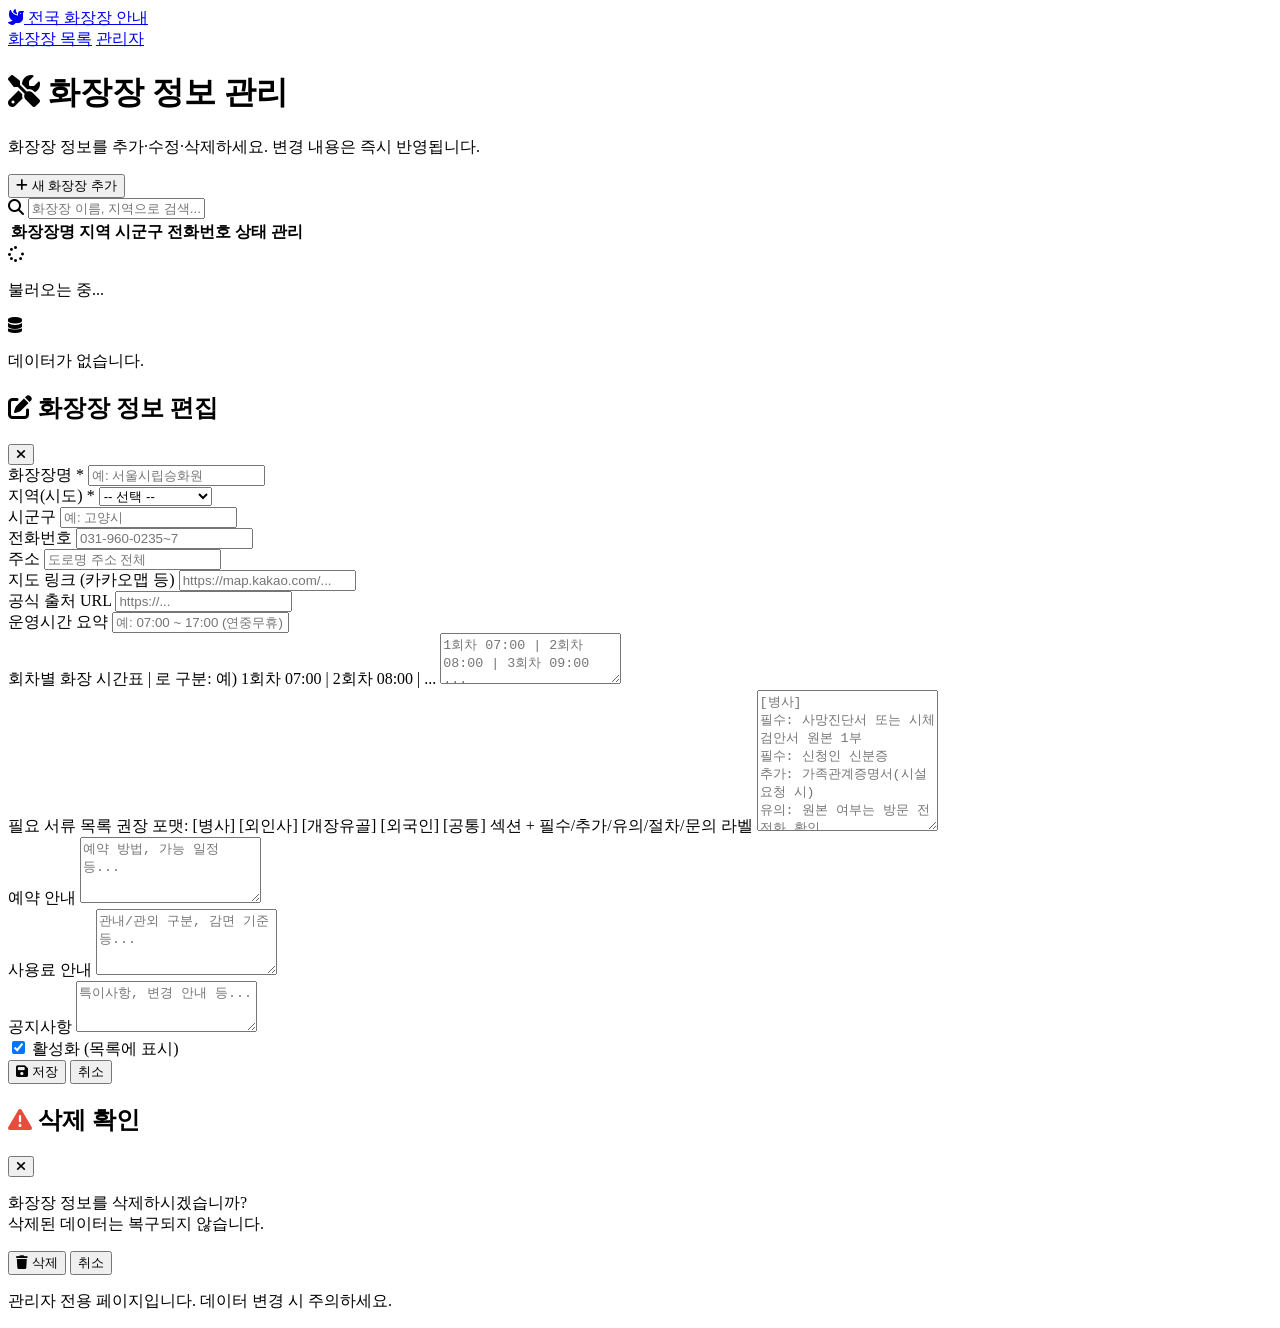
==== admin.html @ e373f83f "Add files via upload" ====
<!DOCTYPE html>
<html lang="ko">
<head>
  <meta charset="UTF-8" />
  <meta name="viewport" content="width=device-width, initial-scale=1.0" />
  <title>관리자 페이지 – 전국 화장장 안내</title>
  <link rel="stylesheet" href="css/style.css" />
  <link rel="stylesheet" href="https://cdn.jsdelivr.net/npm/@fortawesome/fontawesome-free@6.4.0/css/all.min.css" />
  <link href="https://fonts.googleapis.com/css2?family=Noto+Sans+KR:wght@300;400;500;700&display=swap" rel="stylesheet" />
</head>
<body class="admin-body">

<!-- ===== HEADER ===== -->
<header class="site-header">
  <div class="header-inner">
    <a href="index.html" class="site-logo">
      <i class="fa-solid fa-dove"></i>
      <span>전국 화장장 안내</span>
    </a>
    <nav class="header-nav">
      <a href="index.html" class="nav-link">화장장 목록</a>
      <a href="admin.html" class="nav-link active">관리자</a>
    </nav>
  </div>
</header>

<!-- ===== ADMIN MAIN ===== -->
<main class="admin-main">
  <div class="admin-header-row">
    <div>
      <h1 class="admin-title"><i class="fa-solid fa-screwdriver-wrench"></i> 화장장 정보 관리</h1>
      <p class="admin-subtitle">화장장 정보를 추가·수정·삭제하세요. 변경 내용은 즉시 반영됩니다.</p>
    </div>
    <button class="add-btn" id="addNewBtn">
      <i class="fa-solid fa-plus"></i> 새 화장장 추가
    </button>
  </div>

  <!-- 검색 -->
  <div class="admin-search-wrap">
    <i class="fa-solid fa-magnifying-glass"></i>
    <input type="text" id="adminSearch" placeholder="화장장 이름, 지역으로 검색..." class="admin-search-input" />
  </div>

  <!-- 테이블 -->
  <div class="admin-table-wrap">
    <table class="admin-table" id="adminTable">
      <thead>
        <tr>
          <th>화장장명</th>
          <th>지역</th>
          <th>시군구</th>
          <th>전화번호</th>
          <th>상태</th>
          <th>관리</th>
        </tr>
      </thead>
      <tbody id="adminTableBody">
        <!-- JS 렌더링 -->
      </tbody>
    </table>
    <div class="state-box" id="adminLoading">
      <i class="fa-solid fa-spinner fa-spin"></i><p>불러오는 중...</p>
    </div>
    <div class="state-box hidden" id="adminEmpty">
      <i class="fa-solid fa-database"></i><p>데이터가 없습니다.</p>
    </div>
  </div>
</main>

<!-- ===== 편집 모달 ===== -->
<div class="modal-overlay hidden" id="editModal">
  <div class="modal-box modal-lg">
    <div class="modal-header">
      <h2 id="modalTitle"><i class="fa-solid fa-pen-to-square"></i> 화장장 정보 편집</h2>
      <button class="modal-close" id="editModalClose"><i class="fa-solid fa-xmark"></i></button>
    </div>
    <div class="modal-body">
      <form id="editForm" class="edit-form">
        <input type="hidden" id="fId" />

        <div class="form-row-2">
          <div class="form-group">
            <label for="fName">화장장명 <span class="required">*</span></label>
            <input type="text" id="fName" required placeholder="예: 서울시립승화원" />
          </div>
          <div class="form-group">
            <label for="fRegion">지역(시도) <span class="required">*</span></label>
            <select id="fRegion" required>
              <option value="">-- 선택 --</option>
              <option>서울특별시</option><option>경기도</option><option>인천광역시</option>
              <option>부산광역시</option><option>대구광역시</option><option>광주광역시</option>
              <option>대전광역시</option><option>울산광역시</option><option>세종특별자치시</option>
              <option>강원특별자치도</option><option>충청북도</option><option>충청남도</option>
              <option>전라북도</option><option>전라남도</option><option>경상북도</option>
              <option>경상남도</option><option>제주특별자치도</option>
            </select>
          </div>
        </div>

        <div class="form-row-2">
          <div class="form-group">
            <label for="fCity">시군구</label>
            <input type="text" id="fCity" placeholder="예: 고양시" />
          </div>
          <div class="form-group">
            <label for="fPhone">전화번호</label>
            <input type="text" id="fPhone" placeholder="031-960-0235~7" />
          </div>
        </div>

        <div class="form-group">
          <label for="fAddress">주소</label>
          <input type="text" id="fAddress" placeholder="도로명 주소 전체" />
        </div>

        <div class="form-row-2">
          <div class="form-group">
            <label for="fMapLink">지도 링크 (카카오맵 등)</label>
            <input type="url" id="fMapLink" placeholder="https://map.kakao.com/..." />
          </div>
          <div class="form-group">
            <label for="fSourceUrl">공식 출처 URL</label>
            <input type="url" id="fSourceUrl" placeholder="https://..." />
          </div>
        </div>

        <div class="form-group">
          <label for="fOperatingHours">운영시간 요약</label>
          <input type="text" id="fOperatingHours" placeholder="예: 07:00 ~ 17:00 (연중무휴)" />
        </div>

        <div class="form-group">
          <label for="fSchedule">회차별 화장 시간표
            <span class="form-hint">| 로 구분: 예) 1회차 07:00 | 2회차 08:00 | ...</span>
          </label>
          <textarea id="fSchedule" rows="3" placeholder="1회차 07:00 | 2회차 08:00 | 3회차 09:00 ..."></textarea>
        </div>

        <div class="form-group">
          <label for="fRequiredDocs">필요 서류 목록
            <span class="form-hint">권장 포맷: [병사] [외인사] [개장유골] [외국인] [공통] 섹션 + 필수/추가/유의/절차/문의 라벨</span>
          </label>
          <textarea id="fRequiredDocs" rows="9" placeholder="[병사]&#10;필수: 사망진단서 또는 시체검안서 원본 1부&#10;필수: 신청인 신분증&#10;추가: 가족관계증명서(시설 요청 시)&#10;유의: 원본 여부는 방문 전 전화 확인&#10;&#10;[외인사]&#10;필수: 사망진단서 또는 시체검안서&#10;필수: 검사지휘서&#10;&#10;[공통]&#10;공통: e하늘 예약번호&#10;절차: 접수 창구 제출 후 사용료 납부"></textarea>
        </div>

        <div class="form-group">
          <label for="fReservationInfo">예약 안내</label>
          <textarea id="fReservationInfo" rows="4" placeholder="예약 방법, 가능 일정 등..."></textarea>
        </div>

        <div class="form-group">
          <label for="fFeeInfo">사용료 안내</label>
          <textarea id="fFeeInfo" rows="4" placeholder="관내/관외 구분, 감면 기준 등..."></textarea>
        </div>

        <div class="form-group">
          <label for="fNotice">공지사항</label>
          <textarea id="fNotice" rows="3" placeholder="특이사항, 변경 안내 등..."></textarea>
        </div>

        <div class="form-group">
          <label class="toggle-label">
            <input type="checkbox" id="fIsActive" checked />
            <span class="toggle-text">활성화 (목록에 표시)</span>
          </label>
        </div>
      </form>
    </div>
    <div class="modal-footer">
      <button class="modal-btn save-btn" id="editSaveBtn"><i class="fa-solid fa-floppy-disk"></i> 저장</button>
      <button class="modal-btn close-btn" id="editCancelBtn">취소</button>
    </div>
  </div>
</div>

<!-- ===== 삭제 확인 모달 ===== -->
<div class="modal-overlay hidden" id="deleteModal">
  <div class="modal-box modal-sm">
    <div class="modal-header">
      <h2><i class="fa-solid fa-triangle-exclamation" style="color:#e74c3c;"></i> 삭제 확인</h2>
      <button class="modal-close" id="deleteModalClose"><i class="fa-solid fa-xmark"></i></button>
    </div>
    <div class="modal-body">
      <p class="delete-confirm-msg"><strong id="deleteTargetName"></strong> 화장장 정보를 삭제하시겠습니까?<br>삭제된 데이터는 복구되지 않습니다.</p>
    </div>
    <div class="modal-footer">
      <button class="modal-btn danger-btn" id="deleteConfirmBtn"><i class="fa-solid fa-trash"></i> 삭제</button>
      <button class="modal-btn close-btn" id="deleteCancelBtn">취소</button>
    </div>
  </div>
</div>

<!-- ===== 토스트 ===== -->
<div class="toast-msg hidden" id="toastMsg"></div>

<!-- ===== FOOTER ===== -->
<footer class="site-footer">
  <p>관리자 전용 페이지입니다. 데이터 변경 시 주의하세요.</p>
</footer>

<script src="js/admin.js"></script>
</body>
</html>
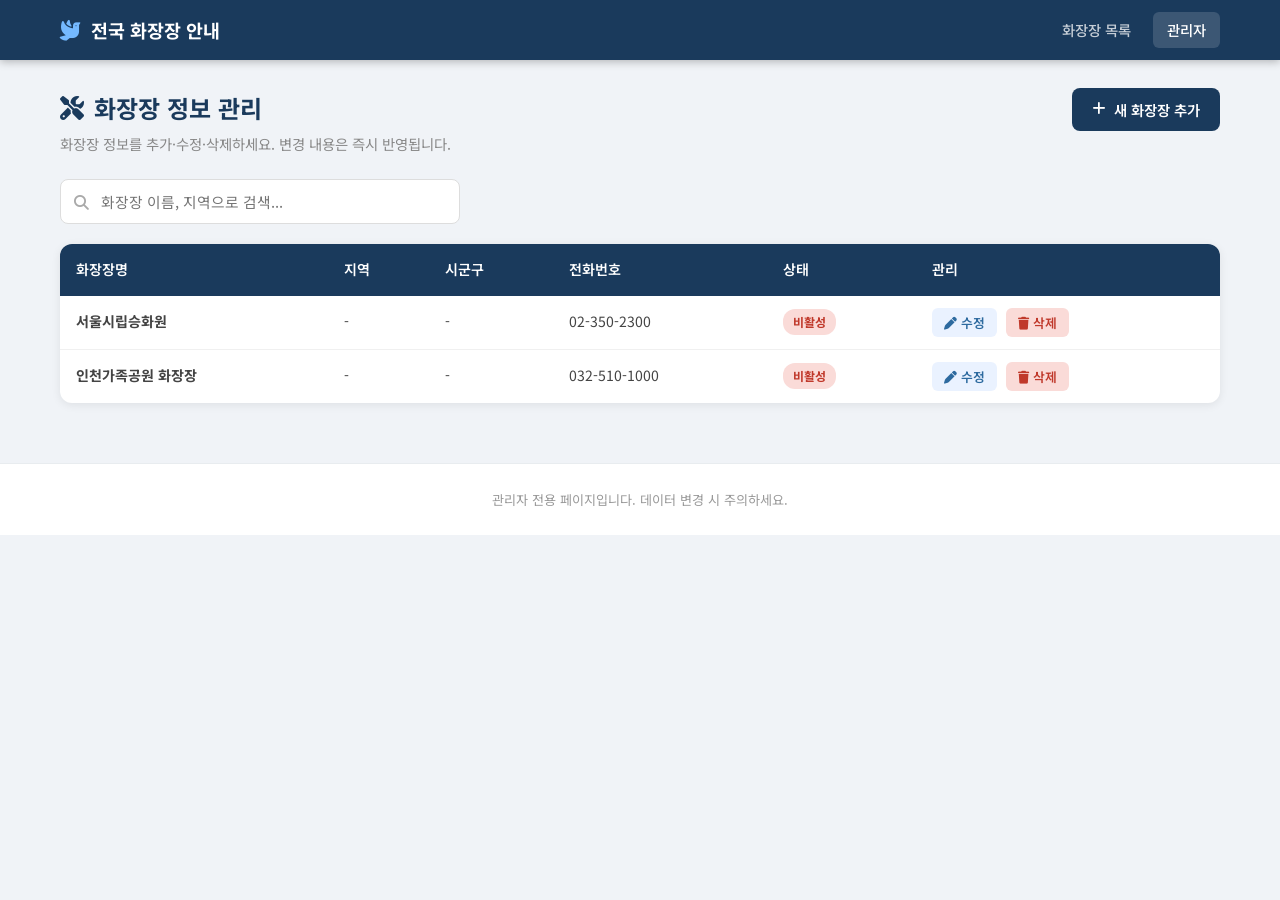
==== commit 616911cc: "Fix script source path in admin.html" ====
--- a/admin.html
+++ b/admin.html
@@ -199,6 +199,6 @@
   <p>관리자 전용 페이지입니다. 데이터 변경 시 주의하세요.</p>
 </footer>
 
-<script src="js/admin.js"></script>
+<script src="./js/admin.js"></script>
 </body>
 </html>
--- a/css/style.css
+++ b/css/style.css
@@ -0,0 +1,617 @@
+/* =========================================
+   전국 화장장 안내 서비스 - 공통 스타일
+   ========================================= */
+
+/* ── 리셋 & 기본 ── */
+*, *::before, *::after { box-sizing: border-box; margin: 0; padding: 0; }
+html { scroll-behavior: smooth; }
+body {
+  font-family: 'Noto Sans KR', sans-serif;
+  font-size: 15px;
+  color: #2c3e50;
+  background: #f5f6fa;
+  line-height: 1.65;
+}
+a { color: inherit; text-decoration: none; }
+a:hover { text-decoration: underline; }
+img { max-width: 100%; }
+.hidden { display: none !important; }
+.pc-only { display: inline; }
+@media (max-width: 600px) { .pc-only { display: none; } }
+
+/* ── 스크롤바 (웹킷) ── */
+::-webkit-scrollbar { width: 6px; height: 6px; }
+::-webkit-scrollbar-track { background: #f0f0f0; }
+::-webkit-scrollbar-thumb { background: #b2bec3; border-radius: 4px; }
+
+/* =========================================
+   HEADER
+   ========================================= */
+.site-header {
+  position: sticky; top: 0; z-index: 100;
+  background: #1a3a5c;
+  box-shadow: 0 2px 8px rgba(0,0,0,.25);
+}
+.header-inner {
+  max-width: 1200px; margin: 0 auto;
+  display: flex; align-items: center; justify-content: space-between;
+  padding: 0 20px; height: 60px;
+}
+.site-logo {
+  display: flex; align-items: center; gap: 10px;
+  color: #fff; font-size: 1.15rem; font-weight: 700;
+}
+.site-logo i { font-size: 1.3rem; color: #74b9ff; }
+.header-nav { display: flex; gap: 8px; }
+.nav-link {
+  color: rgba(255,255,255,.75); padding: 6px 14px;
+  border-radius: 6px; font-size: .9rem; font-weight: 500;
+  transition: background .2s, color .2s;
+}
+.nav-link:hover, .nav-link.active {
+  background: rgba(255,255,255,.15); color: #fff; text-decoration: none;
+}
+
+/* =========================================
+   HERO SECTION
+   ========================================= */
+.hero-section {
+  background: linear-gradient(135deg, #1a3a5c 0%, #2d6a9f 100%);
+  padding: 52px 20px 40px;
+  color: #fff;
+}
+.hero-inner { max-width: 800px; margin: 0 auto; text-align: center; }
+.hero-title { font-size: 2rem; font-weight: 700; margin-bottom: 12px; }
+.hero-desc { font-size: 1rem; color: rgba(255,255,255,.85); margin-bottom: 30px; }
+
+/* 검색 */
+.search-wrap {
+  position: relative; max-width: 560px; margin: 0 auto 20px;
+}
+.search-icon {
+  position: absolute; left: 16px; top: 50%; transform: translateY(-50%);
+  color: #90a4b7; font-size: 1.05rem;
+}
+.search-input {
+  width: 100%; padding: 14px 44px 14px 44px;
+  border: none; border-radius: 10px; font-size: 1rem;
+  font-family: inherit; outline: none;
+  box-shadow: 0 4px 16px rgba(0,0,0,.2);
+}
+.search-clear-btn {
+  position: absolute; right: 14px; top: 50%; transform: translateY(-50%);
+  background: none; border: none; cursor: pointer; color: #90a4b7; font-size: 1rem;
+  padding: 4px;
+}
+.search-clear-btn:hover { color: #555; }
+
+/* 지역 필터 */
+.region-filter {
+  display: flex; flex-wrap: wrap; justify-content: center; gap: 8px;
+  max-width: 760px; margin: 0 auto;
+}
+.region-btn {
+  padding: 6px 14px; border: 1.5px solid rgba(255,255,255,.45);
+  border-radius: 20px; font-size: .82rem; font-family: inherit;
+  color: rgba(255,255,255,.85); background: rgba(255,255,255,.1);
+  cursor: pointer; transition: all .2s;
+}
+.region-btn:hover { background: rgba(255,255,255,.25); color: #fff; }
+.region-btn.active { background: #fff; color: #1a3a5c; border-color: #fff; font-weight: 700; }
+
+/* =========================================
+   MAIN CONTENT
+   ========================================= */
+.main-content {
+  max-width: 1200px; margin: 0 auto; padding: 28px 20px 60px;
+}
+.content-header {
+  display: flex; align-items: center; justify-content: space-between;
+  margin-bottom: 20px; flex-wrap: wrap; gap: 10px;
+}
+.result-count { font-size: .95rem; color: #555; }
+.result-count strong { color: #1a3a5c; font-weight: 700; }
+.ehaneul-link {
+  font-size: .85rem; color: #2d6a9f; font-weight: 500;
+  display: flex; align-items: center; gap: 6px;
+  padding: 6px 14px; border: 1.5px solid #2d6a9f; border-radius: 6px;
+  transition: all .2s;
+}
+.ehaneul-link:hover { background: #2d6a9f; color: #fff; text-decoration: none; }
+
+/* 카드 그리드 */
+.card-grid {
+  display: grid;
+  grid-template-columns: repeat(auto-fill, minmax(320px, 1fr));
+  gap: 20px;
+}
+
+/* 화장장 카드 */
+.crematorium-card {
+  background: #fff; border-radius: 12px;
+  box-shadow: 0 2px 10px rgba(0,0,0,.08);
+  border: 1.5px solid #e8ecef;
+  display: flex; flex-direction: column;
+  overflow: hidden; transition: transform .2s, box-shadow .2s;
+  cursor: pointer;
+}
+.crematorium-card:hover {
+  transform: translateY(-3px);
+  box-shadow: 0 8px 24px rgba(0,0,0,.13);
+}
+.card-top {
+  padding: 18px 18px 12px;
+  border-bottom: 1px solid #f0f0f0;
+}
+.card-region-badge {
+  display: inline-block; padding: 2px 10px;
+  background: #eaf2ff; color: #2d6a9f; border-radius: 20px;
+  font-size: .75rem; font-weight: 600; margin-bottom: 8px;
+}
+.card-name { font-size: 1.05rem; font-weight: 700; color: #1a3a5c; margin-bottom: 4px; }
+.card-address { font-size: .82rem; color: #777; display: flex; align-items: flex-start; gap: 5px; }
+.card-address i { color: #e74c3c; margin-top: 2px; flex-shrink: 0; }
+.card-body { padding: 12px 18px; flex: 1; }
+.card-info-row {
+  display: flex; align-items: center; gap: 8px;
+  font-size: .83rem; color: #555; margin-bottom: 6px;
+}
+.card-info-row i { color: #2d6a9f; width: 14px; text-align: center; flex-shrink: 0; }
+.card-footer {
+  padding: 10px 18px 14px;
+  display: flex; justify-content: space-between; align-items: center;
+  gap: 10px;
+}
+.card-detail-btn {
+  flex: 1; text-align: center; padding: 9px 0;
+  background: #1a3a5c; color: #fff; border-radius: 7px;
+  font-size: .87rem; font-weight: 600; border: none; cursor: pointer;
+  transition: background .2s;
+}
+.card-detail-btn:hover { background: #2d6a9f; }
+.card-kakao-btn {
+  padding: 9px 14px; background: #FEE500; color: #3C1E1E;
+  border-radius: 7px; font-size: .82rem; font-weight: 700; border: none; cursor: pointer;
+  display: flex; align-items: center; gap: 5px; transition: background .2s;
+  white-space: nowrap;
+}
+.card-kakao-btn:hover { background: #f0d900; }
+
+/* =========================================
+   STATE BOX (로딩 / 빈 상태)
+   ========================================= */
+.state-box {
+  text-align: center; padding: 60px 20px; color: #aaa;
+}
+.state-box i { font-size: 2.5rem; margin-bottom: 14px; display: block; }
+.state-box p { font-size: 1rem; }
+
+/* =========================================
+   DETAIL PAGE
+   ========================================= */
+.detail-wrap { max-width: 900px; }
+.back-row { margin-bottom: 20px; }
+.back-btn {
+  color: #2d6a9f; font-size: .9rem; font-weight: 500;
+  display: inline-flex; align-items: center; gap: 6px;
+}
+.back-btn:hover { text-decoration: none; color: #1a3a5c; }
+
+/* 상세 카드 */
+.detail-card {
+  background: #fff; border-radius: 14px;
+  box-shadow: 0 2px 14px rgba(0,0,0,.1);
+  border: 1.5px solid #e8ecef;
+  overflow: hidden;
+}
+
+/* 상세 헤더 */
+.detail-header {
+  background: linear-gradient(135deg, #1a3a5c 0%, #2d6a9f 100%);
+  padding: 28px 30px;
+  display: flex; align-items: flex-start; justify-content: space-between;
+  gap: 20px; flex-wrap: wrap;
+}
+.detail-region-badge {
+  display: inline-block; padding: 3px 12px;
+  background: rgba(255,255,255,.2); color: #fff;
+  border-radius: 20px; font-size: .78rem; font-weight: 600;
+  border: 1px solid rgba(255,255,255,.4); margin-bottom: 8px;
+}
+.detail-name { font-size: 1.6rem; font-weight: 700; color: #fff; margin-bottom: 8px; }
+.detail-address, .detail-phone {
+  color: rgba(255,255,255,.85); font-size: .9rem;
+  display: flex; align-items: center; gap: 8px; margin-bottom: 5px;
+}
+.detail-phone a { color: #74b9ff; }
+.detail-header-actions { display: flex; flex-direction: column; gap: 10px; }
+.action-btn {
+  display: inline-flex; align-items: center; gap: 8px;
+  padding: 9px 18px; border-radius: 8px; font-size: .87rem;
+  font-weight: 600; border: none; cursor: pointer; transition: all .2s;
+  white-space: nowrap; text-decoration: none !important;
+}
+.map-btn { background: rgba(255,255,255,.15); color: #fff; border: 1.5px solid rgba(255,255,255,.4); }
+.map-btn:hover { background: rgba(255,255,255,.3); }
+.source-btn { background: rgba(255,255,255,.1); color: rgba(255,255,255,.85); border: 1.5px solid rgba(255,255,255,.3); }
+.source-btn:hover { background: rgba(255,255,255,.2); }
+.reserve-btn { background: #1a3a5c; color: #fff; margin-top: 12px; }
+.reserve-btn:hover { background: #2d6a9f; }
+
+/* 공지사항 */
+.detail-notice {
+  background: #fffbee; border-left: 4px solid #f39c12;
+  padding: 14px 20px; margin: 0;
+}
+.notice-header { font-weight: 700; color: #e67e22; margin-bottom: 6px; }
+.notice-body { font-size: .88rem; color: #555; white-space: pre-line; }
+
+/* 탭 */
+.detail-tabs {
+  display: flex; border-bottom: 2px solid #e8ecef;
+  background: #f8f9fa; padding: 0 20px;
+  overflow-x: auto;
+}
+.tab-btn {
+  padding: 14px 20px; border: none; background: none; cursor: pointer;
+  font-family: inherit; font-size: .92rem; font-weight: 500; color: #888;
+  border-bottom: 3px solid transparent; margin-bottom: -2px;
+  white-space: nowrap; transition: color .2s, border-color .2s;
+}
+.tab-btn:hover { color: #2d6a9f; }
+.tab-btn.active { color: #1a3a5c; border-bottom-color: #1a3a5c; font-weight: 700; }
+
+/* 탭 패널 */
+.tab-panel { padding: 28px 30px; }
+.panel-title {
+  font-size: 1.15rem; font-weight: 700; color: #1a3a5c;
+  margin-bottom: 18px; display: flex; align-items: center; gap: 10px;
+}
+.panel-title i { color: #2d6a9f; }
+
+/* 서류 선택 */
+.docs-intro { background: #f0f7ff; border-radius: 8px; padding: 12px 16px; margin-bottom: 14px; font-size: .9rem; color: #555; }
+.docs-intro-sub { margin-top: 6px; font-size: .82rem; color: #5d6d7e; }
+.docs-meta-row {
+  display: flex; flex-wrap: wrap; gap: 8px;
+  margin-bottom: 18px;
+}
+.docs-meta-chip {
+  display: inline-flex; align-items: center; gap: 6px;
+  padding: 8px 12px; border-radius: 999px;
+  background: #edf4fb; color: #2d6a9f; font-size: .82rem; font-weight: 700;
+}
+.docs-meta-chip.is-checked { background: #eafaf1; color: #239b56; }
+.docs-meta-summary {
+  flex: 1 1 260px; min-width: 220px;
+  padding: 9px 12px; border-radius: 10px;
+  background: #fff; border: 1px solid #dbe7f3;
+  font-size: .82rem; color: #546372;
+}
+.death-type-selector {
+  display: flex; align-items: center; flex-wrap: wrap; gap: 8px;
+  margin-bottom: 20px;
+}
+.selector-label { font-size: .88rem; font-weight: 600; color: #555; }
+.dtype-btn {
+  padding: 6px 16px; border: 1.5px solid #ddd; border-radius: 20px;
+  background: #fff; font-family: inherit; font-size: .85rem;
+  cursor: pointer; transition: all .2s; color: #555;
+}
+.dtype-btn:hover { border-color: #2d6a9f; color: #2d6a9f; }
+.dtype-btn.active { background: #2d6a9f; color: #fff; border-color: #2d6a9f; }
+
+/* 서류 체크리스트 */
+.docs-checklist { margin-bottom: 24px; }
+.docs-group {
+  margin-bottom: 20px;
+}
+.docs-group-head {
+  display: flex; align-items: center; justify-content: space-between;
+  gap: 12px; margin-bottom: 10px;
+}
+.docs-group-head > div { display: flex; align-items: center; gap: 10px; flex-wrap: wrap; }
+.docs-group-head h3 { font-size: .95rem; color: #1a3a5c; }
+.docs-group-head strong { font-size: .82rem; color: #6b7c93; }
+.docs-group-pill {
+  display: inline-flex; align-items: center; justify-content: center;
+  min-width: 48px; padding: 5px 10px; border-radius: 999px;
+  font-size: .75rem; font-weight: 800;
+}
+.checklist-item {
+  display: flex; align-items: flex-start; gap: 12px;
+  padding: 12px 16px; border: 1.5px solid #e8ecef;
+  border-radius: 10px; margin-bottom: 10px; background: #fdfdfd;
+  cursor: pointer; transition: background .15s, border-color .15s;
+}
+.checklist-item:hover { background: #f5faff; border-color: #b2d4f8; }
+.checklist-item.checked { background: #f0fff4; border-color: #a3e4b7; }
+.checklist-checkbox {
+  width: 22px; height: 22px; border: 2px solid #bbb;
+  border-radius: 6px; flex-shrink: 0; margin-top: 1px;
+  display: flex; align-items: center; justify-content: center;
+  background: #fff; transition: all .15s;
+}
+.checklist-item.checked .checklist-checkbox {
+  background: #27ae60; border-color: #27ae60; color: #fff;
+}
+.checklist-item.checked .checklist-checkbox::after { content: '✓'; font-size: 13px; font-weight: 700; }
+.checklist-text { flex: 1; font-size: .92rem; line-height: 1.6; }
+.checklist-kind {
+  display: inline-flex; align-items: center; justify-content: center;
+  padding: 3px 8px; border-radius: 999px;
+  font-size: .72rem; font-weight: 800; margin-bottom: 6px;
+}
+.checklist-main-text { color: #34495e; }
+.kind-required { background: #fdecea; color: #c0392b; }
+.kind-common { background: #eaf2ff; color: #2d6a9f; }
+.kind-extra { background: #fef7e6; color: #b9770e; }
+.docs-extra-grid {
+  display: grid; grid-template-columns: repeat(2, minmax(0, 1fr));
+  gap: 14px; margin-top: 18px;
+}
+.docs-info-panel {
+  border-radius: 12px; padding: 16px 18px; border: 1px solid #e8ecef;
+  background: #fff; box-shadow: 0 1px 6px rgba(0,0,0,.04);
+}
+.docs-info-panel h3 {
+  font-size: .92rem; color: #1a3a5c; margin-bottom: 10px;
+  display: flex; align-items: center; gap: 8px;
+}
+.docs-info-panel ul, .docs-info-panel ol { padding-left: 18px; color: #4d5d6c; line-height: 1.7; }
+.docs-info-panel.warn { background: #fff9ed; }
+.docs-info-panel.step { background: #f5faff; }
+.docs-info-panel.contact { background: #f6fffa; }
+
+/* 카카오 공유 버튼 */
+.kakao-share-wrap { margin-top: 20px; text-align: center; }
+.kakao-share-btn {
+  display: inline-flex; align-items: center; justify-content: center;
+  padding: 14px 28px; background: #FEE500; color: #3C1E1E;
+  border: none; border-radius: 10px; font-size: 1rem; font-weight: 700;
+  font-family: inherit; cursor: pointer; transition: background .2s;
+  box-shadow: 0 2px 8px rgba(0,0,0,.12);
+}
+.kakao-share-btn:hover { background: #f0d900; }
+.kakao-desc { font-size: .8rem; color: #999; margin-top: 8px; }
+
+/* 시간표 */
+.schedule-summary { margin-bottom: 16px; }
+.schedule-badge {
+  display: inline-flex; align-items: center; gap: 8px;
+  padding: 8px 16px; background: #f0f7ff; border-radius: 8px;
+  font-size: .9rem; color: #2d6a9f;
+}
+.schedule-badge strong { font-weight: 700; }
+.schedule-table-wrap { overflow-x: auto; }
+.schedule-table {
+  width: 100%; border-collapse: collapse; font-size: .9rem;
+}
+.schedule-table th, .schedule-table td {
+  padding: 10px 16px; text-align: left;
+  border-bottom: 1px solid #e8ecef;
+}
+.schedule-table th { background: #f0f4f8; color: #444; font-weight: 700; }
+.schedule-table tr:last-child td { border-bottom: none; }
+.schedule-table tbody tr:hover { background: #f8fbff; }
+
+/* 정보 텍스트 */
+.info-text {
+  background: #f8f9fa; border-radius: 10px;
+  padding: 18px 20px; font-size: .92rem; color: #444;
+  white-space: pre-line; line-height: 1.75;
+  border: 1px solid #e8ecef;
+}
+.reserve-link-wrap { text-align: center; }
+
+/* =========================================
+   MODALS
+   ========================================= */
+.modal-overlay {
+  position: fixed; inset: 0; background: rgba(0,0,0,.55);
+  z-index: 500; display: flex; align-items: center; justify-content: center;
+  padding: 20px;
+}
+.modal-box {
+  background: #fff; border-radius: 14px;
+  box-shadow: 0 8px 40px rgba(0,0,0,.25);
+  width: 100%; max-width: 560px;
+  display: flex; flex-direction: column;
+  max-height: 90vh;
+}
+.modal-box.modal-lg { max-width: 720px; }
+.modal-box.modal-sm { max-width: 420px; }
+.modal-header {
+  display: flex; align-items: center; justify-content: space-between;
+  padding: 18px 24px; border-bottom: 1px solid #e8ecef;
+  flex-shrink: 0;
+}
+.modal-header h2 { font-size: 1.1rem; font-weight: 700; color: #1a3a5c; display: flex; align-items: center; gap: 8px; }
+.modal-close { background: none; border: none; font-size: 1.1rem; cursor: pointer; color: #aaa; padding: 4px; }
+.modal-close:hover { color: #555; }
+.modal-body { padding: 20px 24px; overflow-y: auto; flex: 1; }
+.modal-footer {
+  padding: 14px 24px; border-top: 1px solid #e8ecef;
+  display: flex; justify-content: flex-end; gap: 10px;
+  flex-shrink: 0; flex-wrap: wrap;
+}
+.modal-btn {
+  padding: 10px 20px; border-radius: 8px;
+  font-family: inherit; font-size: .9rem; font-weight: 600; cursor: pointer;
+  border: none; transition: all .2s;
+}
+.kakao-btn { background: #FEE500; color: #3C1E1E; }
+.kakao-btn:hover { background: #f0d900; }
+.copy-btn { background: #f0f4f8; color: #444; border: 1.5px solid #ddd; }
+.copy-btn:hover { background: #e0e8f0; }
+.close-btn { background: #f0f0f0; color: #555; }
+.close-btn:hover { background: #e0e0e0; }
+.save-btn { background: #1a3a5c; color: #fff; }
+.save-btn:hover { background: #2d6a9f; }
+.danger-btn { background: #e74c3c; color: #fff; }
+.danger-btn:hover { background: #c0392b; }
+
+/* 모달 내 정보 블록 */
+.modal-section { margin-bottom: 20px; }
+.modal-section h3 { font-size: .95rem; font-weight: 700; color: #1a3a5c; margin-bottom: 10px; }
+.modal-info-block {
+  background: #f0f4f8; border-radius: 8px; padding: 12px 16px;
+  font-size: .88rem; color: #444; line-height: 1.75;
+}
+.modal-docs-block { font-size: .88rem; color: #444; line-height: 1.8; }
+.modal-docs-block li { margin-bottom: 4px; }
+.modal-share-badge-row {
+  display: flex; flex-wrap: wrap; gap: 8px; margin-bottom: 12px;
+}
+.modal-doc-group {
+  border: 1px solid #e8ecef; border-radius: 10px; padding: 12px 14px;
+  margin-bottom: 10px; background: #fbfcfe;
+}
+.modal-doc-group-head {
+  display: flex; justify-content: space-between; align-items: center;
+  font-size: .86rem; font-weight: 800; color: #1a3a5c; margin-bottom: 6px;
+}
+.modal-doc-group-head span { font-size: .75rem; color: #8091a7; }
+.modal-inline-note {
+  margin-top: 10px; border-radius: 10px; padding: 12px 14px;
+  background: #fff9ed; color: #5f6c7b;
+}
+.modal-inline-note strong { display: block; margin-bottom: 6px; color: #8a5b00; }
+.share-option-grid {
+  display: grid; grid-template-columns: repeat(2, minmax(0, 1fr));
+  gap: 10px;
+}
+.share-option-card {
+  display: flex; flex-direction: column; gap: 4px;
+  padding: 12px 14px; border-radius: 10px; border: 1px solid #e2e8f0;
+  background: #fafcff; cursor: pointer;
+}
+.share-option-card input { margin-bottom: 4px; accent-color: #1a3a5c; }
+.share-option-title { font-size: .88rem; font-weight: 700; color: #1a3a5c; }
+.share-option-desc { font-size: .8rem; color: #718096; line-height: 1.55; }
+.modal-note { background: #fffbee; border-radius: 8px; padding: 10px 14px; font-size: .83rem; color: #777; }
+
+/* =========================================
+   ADMIN
+   ========================================= */
+.admin-body { background: #f0f3f7; }
+.admin-main { max-width: 1200px; margin: 0 auto; padding: 28px 20px 60px; }
+.admin-header-row {
+  display: flex; align-items: flex-start; justify-content: space-between;
+  gap: 16px; margin-bottom: 24px; flex-wrap: wrap;
+}
+.admin-title { font-size: 1.5rem; font-weight: 700; color: #1a3a5c; display: flex; align-items: center; gap: 10px; }
+.admin-subtitle { font-size: .9rem; color: #888; margin-top: 4px; }
+.add-btn {
+  padding: 11px 20px; background: #1a3a5c; color: #fff;
+  border: none; border-radius: 8px; font-family: inherit;
+  font-size: .9rem; font-weight: 600; cursor: pointer;
+  display: flex; align-items: center; gap: 8px; transition: background .2s;
+  white-space: nowrap;
+}
+.add-btn:hover { background: #2d6a9f; }
+.admin-search-wrap {
+  position: relative; max-width: 400px; margin-bottom: 20px;
+}
+.admin-search-wrap i { position: absolute; left: 14px; top: 50%; transform: translateY(-50%); color: #aaa; }
+.admin-search-input {
+  width: 100%; padding: 11px 14px 11px 40px;
+  border: 1.5px solid #ddd; border-radius: 8px;
+  font-family: inherit; font-size: .92rem; outline: none;
+  background: #fff;
+}
+.admin-search-input:focus { border-color: #2d6a9f; }
+.admin-table-wrap { background: #fff; border-radius: 12px; box-shadow: 0 2px 10px rgba(0,0,0,.08); overflow: hidden; }
+.admin-table { width: 100%; border-collapse: collapse; font-size: .88rem; }
+.admin-table thead { background: #1a3a5c; }
+.admin-table th { padding: 14px 16px; text-align: left; color: #fff; font-weight: 600; }
+.admin-table td { padding: 12px 16px; border-bottom: 1px solid #f0f0f0; color: #444; }
+.admin-table tbody tr:hover { background: #f8fbff; }
+.admin-table tbody tr:last-child td { border-bottom: none; }
+.status-badge {
+  display: inline-block; padding: 3px 10px;
+  border-radius: 12px; font-size: .75rem; font-weight: 700;
+}
+.status-active { background: #d4efdf; color: #1e8449; }
+.status-inactive { background: #fadbd8; color: #c0392b; }
+.table-edit-btn, .table-delete-btn {
+  padding: 5px 12px; border: none; border-radius: 6px;
+  font-family: inherit; font-size: .8rem; font-weight: 600;
+  cursor: pointer; transition: background .2s; margin-right: 5px;
+}
+.table-edit-btn { background: #eaf2ff; color: #2d6a9f; }
+.table-edit-btn:hover { background: #2d6a9f; color: #fff; }
+.table-delete-btn { background: #fadbd8; color: #c0392b; }
+.table-delete-btn:hover { background: #e74c3c; color: #fff; }
+
+/* 편집 폼 */
+.edit-form { display: flex; flex-direction: column; gap: 16px; }
+.form-row-2 { display: grid; grid-template-columns: 1fr 1fr; gap: 14px; }
+.form-group { display: flex; flex-direction: column; gap: 5px; }
+.form-group label { font-size: .87rem; font-weight: 600; color: #444; }
+.form-hint { font-size: .75rem; color: #999; font-weight: 400; }
+.required { color: #e74c3c; }
+.form-group input, .form-group select, .form-group textarea {
+  padding: 10px 12px; border: 1.5px solid #ddd; border-radius: 8px;
+  font-family: inherit; font-size: .9rem; outline: none; color: #333;
+  transition: border-color .2s;
+}
+.form-group input:focus, .form-group select:focus, .form-group textarea:focus { border-color: #2d6a9f; }
+.form-group textarea { resize: vertical; min-height: 80px; }
+.toggle-label { display: flex; align-items: center; gap: 10px; cursor: pointer; }
+.toggle-label input[type="checkbox"] { width: 18px; height: 18px; cursor: pointer; }
+.toggle-text { font-size: .9rem; font-weight: 500; }
+.delete-confirm-msg { font-size: .95rem; line-height: 1.7; color: #444; }
+
+/* =========================================
+   TOAST
+   ========================================= */
+.toast-msg {
+  position: fixed; bottom: 30px; left: 50%; transform: translateX(-50%);
+  background: #2c3e50; color: #fff; padding: 12px 24px;
+  border-radius: 30px; font-size: .9rem; font-weight: 500;
+  box-shadow: 0 4px 16px rgba(0,0,0,.25);
+  z-index: 9999; transition: opacity .3s, transform .3s;
+  max-width: 90vw; text-align: center;
+}
+.toast-msg.success { background: #27ae60; }
+.toast-msg.error { background: #e74c3c; }
+
+/* =========================================
+   FOOTER
+   ========================================= */
+.site-footer {
+  text-align: center; padding: 24px 20px;
+  border-top: 1px solid #e8ecef;
+  font-size: .82rem; color: #999; background: #fff;
+  line-height: 1.8;
+}
+.site-footer a { color: #2d6a9f; }
+
+/* =========================================
+   반응형
+   ========================================= */
+@media (max-width: 768px) {
+  .hero-title { font-size: 1.5rem; }
+  .card-grid { grid-template-columns: 1fr; }
+  .detail-header { padding: 20px; }
+  .detail-name { font-size: 1.3rem; }
+  .tab-panel { padding: 20px 16px; }
+  .form-row-2 { grid-template-columns: 1fr; }
+  .admin-table th:nth-child(3),
+  .admin-table td:nth-child(3),
+  .admin-table th:nth-child(4),
+  .admin-table td:nth-child(4) { display: none; }
+  .modal-box.modal-lg { max-width: 100%; }
+  .detail-header-actions { flex-direction: row; }
+  .docs-extra-grid,
+  .share-option-grid {
+    grid-template-columns: 1fr;
+  }
+}
+@media (max-width: 480px) {
+  .header-inner { padding: 0 14px; }
+  .hero-section { padding: 36px 14px 28px; }
+  .main-content { padding: 20px 14px 50px; }
+  .tab-btn { padding: 12px 14px; font-size: .83rem; }
+}
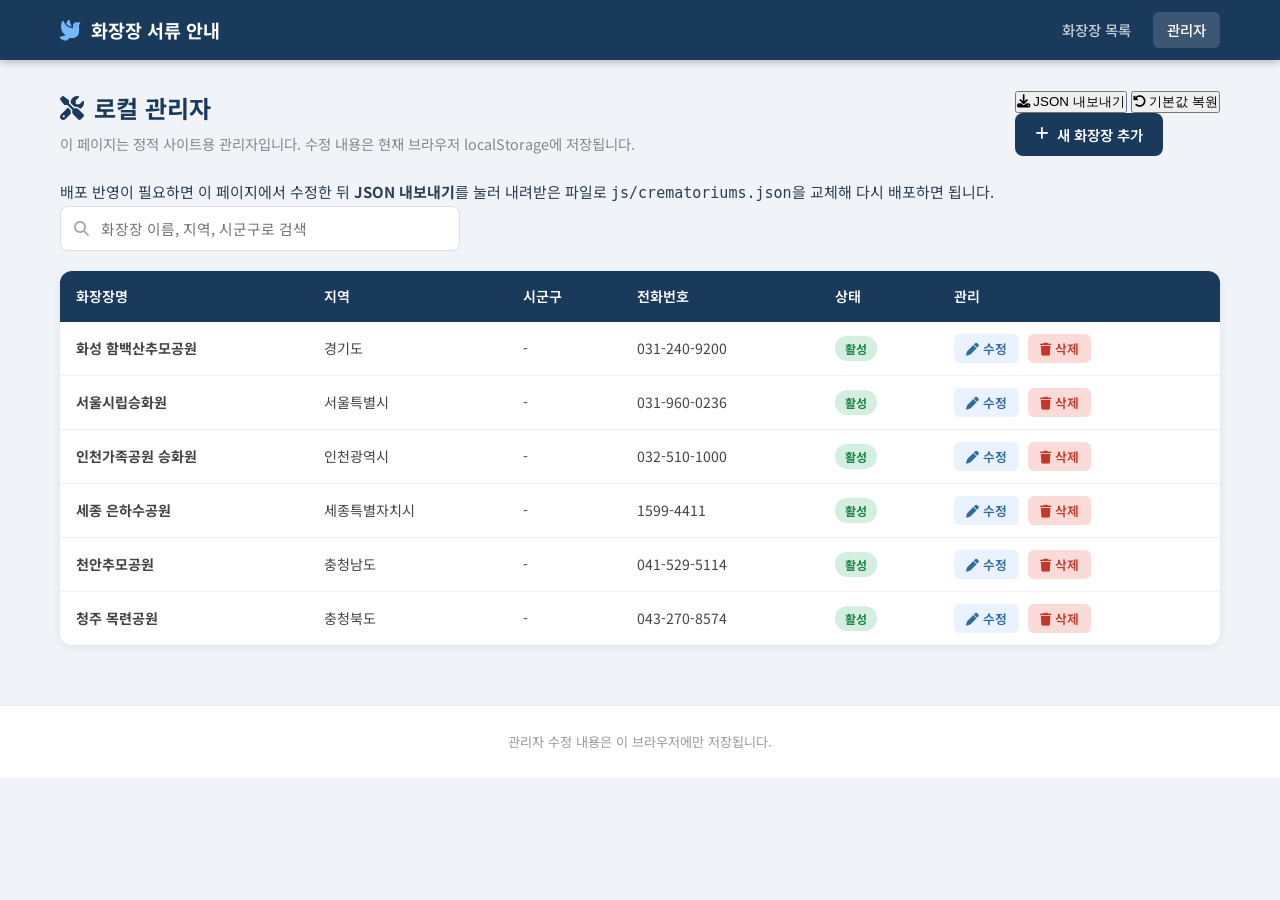
==== commit e07240e3: "Add files via upload" ====
--- a/admin.html
+++ b/admin.html
@@ -3,19 +3,17 @@
 <head>
   <meta charset="UTF-8" />
   <meta name="viewport" content="width=device-width, initial-scale=1.0" />
-  <title>관리자 페이지 – 전국 화장장 안내</title>
+  <title>관리자 페이지</title>
   <link rel="stylesheet" href="css/style.css" />
   <link rel="stylesheet" href="https://cdn.jsdelivr.net/npm/@fortawesome/fontawesome-free@6.4.0/css/all.min.css" />
   <link href="https://fonts.googleapis.com/css2?family=Noto+Sans+KR:wght@300;400;500;700&display=swap" rel="stylesheet" />
 </head>
 <body class="admin-body">
-
-<!-- ===== HEADER ===== -->
 <header class="site-header">
   <div class="header-inner">
     <a href="index.html" class="site-logo">
       <i class="fa-solid fa-dove"></i>
-      <span>전국 화장장 안내</span>
+      <span>화장장 서류 안내</span>
     </a>
     <nav class="header-nav">
       <a href="index.html" class="nav-link">화장장 목록</a>
@@ -24,27 +22,30 @@
   </div>
 </header>
 
-<!-- ===== ADMIN MAIN ===== -->
 <main class="admin-main">
   <div class="admin-header-row">
     <div>
-      <h1 class="admin-title"><i class="fa-solid fa-screwdriver-wrench"></i> 화장장 정보 관리</h1>
-      <p class="admin-subtitle">화장장 정보를 추가·수정·삭제하세요. 변경 내용은 즉시 반영됩니다.</p>
-    </div>
-    <button class="add-btn" id="addNewBtn">
-      <i class="fa-solid fa-plus"></i> 새 화장장 추가
-    </button>
-  </div>
-
-  <!-- 검색 -->
+      <h1 class="admin-title"><i class="fa-solid fa-screwdriver-wrench"></i> 로컬 관리자</h1>
+      <p class="admin-subtitle">이 페이지는 정적 사이트용 관리자입니다. 수정 내용은 현재 브라우저 localStorage에 저장됩니다.</p>
+    </div>
+    <div class="admin-toolbar">
+      <button class="subtle-btn" id="exportBtn"><i class="fa-solid fa-download"></i> JSON 내보내기</button>
+      <button class="subtle-btn danger-outline-btn" id="resetBtn"><i class="fa-solid fa-rotate-left"></i> 기본값 복원</button>
+      <button class="add-btn" id="addNewBtn"><i class="fa-solid fa-plus"></i> 새 화장장 추가</button>
+    </div>
+  </div>
+
+  <div class="admin-note-box">
+    <p>배포 반영이 필요하면 이 페이지에서 수정한 뒤 <strong>JSON 내보내기</strong>를 눌러 내려받은 파일로 <code>js/crematoriums.json</code>을 교체해 다시 배포하면 됩니다.</p>
+  </div>
+
   <div class="admin-search-wrap">
     <i class="fa-solid fa-magnifying-glass"></i>
-    <input type="text" id="adminSearch" placeholder="화장장 이름, 지역으로 검색..." class="admin-search-input" />
-  </div>
-
-  <!-- 테이블 -->
+    <input type="text" id="adminSearch" placeholder="화장장 이름, 지역, 시군구로 검색" class="admin-search-input" />
+  </div>
+
   <div class="admin-table-wrap">
-    <table class="admin-table" id="adminTable">
+    <table class="admin-table">
       <thead>
         <tr>
           <th>화장장명</th>
@@ -55,9 +56,7 @@
           <th>관리</th>
         </tr>
       </thead>
-      <tbody id="adminTableBody">
-        <!-- JS 렌더링 -->
-      </tbody>
+      <tbody id="adminTableBody"></tbody>
     </table>
     <div class="state-box" id="adminLoading">
       <i class="fa-solid fa-spinner fa-spin"></i><p>불러오는 중...</p>
@@ -68,7 +67,6 @@
   </div>
 </main>
 
-<!-- ===== 편집 모달 ===== -->
 <div class="modal-overlay hidden" id="editModal">
   <div class="modal-box modal-lg">
     <div class="modal-header">
@@ -78,22 +76,19 @@
     <div class="modal-body">
       <form id="editForm" class="edit-form">
         <input type="hidden" id="fId" />
-
         <div class="form-row-2">
           <div class="form-group">
             <label for="fName">화장장명 <span class="required">*</span></label>
-            <input type="text" id="fName" required placeholder="예: 서울시립승화원" />
+            <input type="text" id="fName" required />
           </div>
           <div class="form-group">
             <label for="fRegion">지역(시도) <span class="required">*</span></label>
             <select id="fRegion" required>
               <option value="">-- 선택 --</option>
-              <option>서울특별시</option><option>경기도</option><option>인천광역시</option>
-              <option>부산광역시</option><option>대구광역시</option><option>광주광역시</option>
-              <option>대전광역시</option><option>울산광역시</option><option>세종특별자치시</option>
-              <option>강원특별자치도</option><option>충청북도</option><option>충청남도</option>
-              <option>전라북도</option><option>전라남도</option><option>경상북도</option>
-              <option>경상남도</option><option>제주특별자치도</option>
+              <option>서울특별시</option>
+              <option>경기도</option>
+              <option>충청남도</option>
+              <option>충청북도</option>
             </select>
           </div>
         </div>
@@ -101,62 +96,74 @@
         <div class="form-row-2">
           <div class="form-group">
             <label for="fCity">시군구</label>
-            <input type="text" id="fCity" placeholder="예: 고양시" />
+            <input type="text" id="fCity" />
           </div>
           <div class="form-group">
             <label for="fPhone">전화번호</label>
-            <input type="text" id="fPhone" placeholder="031-960-0235~7" />
+            <input type="text" id="fPhone" />
           </div>
         </div>
 
         <div class="form-group">
           <label for="fAddress">주소</label>
-          <input type="text" id="fAddress" placeholder="도로명 주소 전체" />
-        </div>
-
-        <div class="form-row-2">
-          <div class="form-group">
-            <label for="fMapLink">지도 링크 (카카오맵 등)</label>
-            <input type="url" id="fMapLink" placeholder="https://map.kakao.com/..." />
+          <input type="text" id="fAddress" />
+        </div>
+
+        <div class="form-row-2">
+          <div class="form-group">
+            <label for="fMapLink">지도 링크</label>
+            <input type="url" id="fMapLink" />
           </div>
           <div class="form-group">
             <label for="fSourceUrl">공식 출처 URL</label>
-            <input type="url" id="fSourceUrl" placeholder="https://..." />
-          </div>
-        </div>
-
-        <div class="form-group">
-          <label for="fOperatingHours">운영시간 요약</label>
-          <input type="text" id="fOperatingHours" placeholder="예: 07:00 ~ 17:00 (연중무휴)" />
-        </div>
-
-        <div class="form-group">
-          <label for="fSchedule">회차별 화장 시간표
-            <span class="form-hint">| 로 구분: 예) 1회차 07:00 | 2회차 08:00 | ...</span>
-          </label>
-          <textarea id="fSchedule" rows="3" placeholder="1회차 07:00 | 2회차 08:00 | 3회차 09:00 ..."></textarea>
-        </div>
-
-        <div class="form-group">
-          <label for="fRequiredDocs">필요 서류 목록
-            <span class="form-hint">권장 포맷: [병사] [외인사] [개장유골] [외국인] [공통] 섹션 + 필수/추가/유의/절차/문의 라벨</span>
-          </label>
-          <textarea id="fRequiredDocs" rows="9" placeholder="[병사]&#10;필수: 사망진단서 또는 시체검안서 원본 1부&#10;필수: 신청인 신분증&#10;추가: 가족관계증명서(시설 요청 시)&#10;유의: 원본 여부는 방문 전 전화 확인&#10;&#10;[외인사]&#10;필수: 사망진단서 또는 시체검안서&#10;필수: 검사지휘서&#10;&#10;[공통]&#10;공통: e하늘 예약번호&#10;절차: 접수 창구 제출 후 사용료 납부"></textarea>
+            <input type="url" id="fSourceUrl" />
+          </div>
+        </div>
+
+        <div class="form-row-2">
+          <div class="form-group">
+            <label for="fOperatingHours">운영시간 요약</label>
+            <input type="text" id="fOperatingHours" placeholder="예: 07:00 ~ 17:00" />
+          </div>
+          <div class="form-group">
+            <label for="fDuration">화장 소요시간</label>
+            <input type="text" id="fDuration" placeholder="예: 약 90분 ~ 120분" />
+          </div>
+        </div>
+
+        <div class="form-group">
+          <label for="fSummary">핵심 안내 문구</label>
+          <input type="text" id="fSummary" placeholder="예: 관내 우선 회차 운영 / 사망 유형별 원본서류 확인" />
+        </div>
+
+        <div class="form-group">
+          <label for="fSchedule">화장 시간표 <span class="form-hint">줄바꿈 구분, 예: 1회차|06:50~08:30|관내 우선</span></label>
+          <textarea id="fSchedule" rows="5"></textarea>
+        </div>
+
+        <div class="form-group">
+          <label for="fRequiredDocs">필요 서류 <span class="form-hint">섹션 형식: [공통], [병사], [외인사], [개장유골], [외국인]</span></label>
+          <textarea id="fRequiredDocs" rows="12"></textarea>
         </div>
 
         <div class="form-group">
           <label for="fReservationInfo">예약 안내</label>
-          <textarea id="fReservationInfo" rows="4" placeholder="예약 방법, 가능 일정 등..."></textarea>
+          <textarea id="fReservationInfo" rows="5"></textarea>
         </div>
 
         <div class="form-group">
           <label for="fFeeInfo">사용료 안내</label>
-          <textarea id="fFeeInfo" rows="4" placeholder="관내/관외 구분, 감면 기준 등..."></textarea>
-        </div>
-
-        <div class="form-group">
-          <label for="fNotice">공지사항</label>
-          <textarea id="fNotice" rows="3" placeholder="특이사항, 변경 안내 등..."></textarea>
+          <textarea id="fFeeInfo" rows="5"></textarea>
+        </div>
+
+        <div class="form-group">
+          <label for="fFeeTable">요금 표 <span class="form-hint">줄바꿈 구분, 예: 일반 대인|관내 120,000원|관외 1,000,000원</span></label>
+          <textarea id="fFeeTable" rows="5"></textarea>
+        </div>
+
+        <div class="form-group">
+          <label for="fNotice">확인 메모</label>
+          <textarea id="fNotice" rows="4"></textarea>
         </div>
 
         <div class="form-group">
@@ -174,7 +181,6 @@
   </div>
 </div>
 
-<!-- ===== 삭제 확인 모달 ===== -->
 <div class="modal-overlay hidden" id="deleteModal">
   <div class="modal-box modal-sm">
     <div class="modal-header">
@@ -182,7 +188,7 @@
       <button class="modal-close" id="deleteModalClose"><i class="fa-solid fa-xmark"></i></button>
     </div>
     <div class="modal-body">
-      <p class="delete-confirm-msg"><strong id="deleteTargetName"></strong> 화장장 정보를 삭제하시겠습니까?<br>삭제된 데이터는 복구되지 않습니다.</p>
+      <p class="delete-confirm-msg"><strong id="deleteTargetName"></strong> 정보를 삭제하시겠습니까?</p>
     </div>
     <div class="modal-footer">
       <button class="modal-btn danger-btn" id="deleteConfirmBtn"><i class="fa-solid fa-trash"></i> 삭제</button>
@@ -191,12 +197,10 @@
   </div>
 </div>
 
-<!-- ===== 토스트 ===== -->
 <div class="toast-msg hidden" id="toastMsg"></div>
 
-<!-- ===== FOOTER ===== -->
 <footer class="site-footer">
-  <p>관리자 전용 페이지입니다. 데이터 변경 시 주의하세요.</p>
+  <p>관리자 수정 내용은 이 브라우저에만 저장됩니다.</p>
 </footer>
 
 <script src="./js/admin.js"></script>
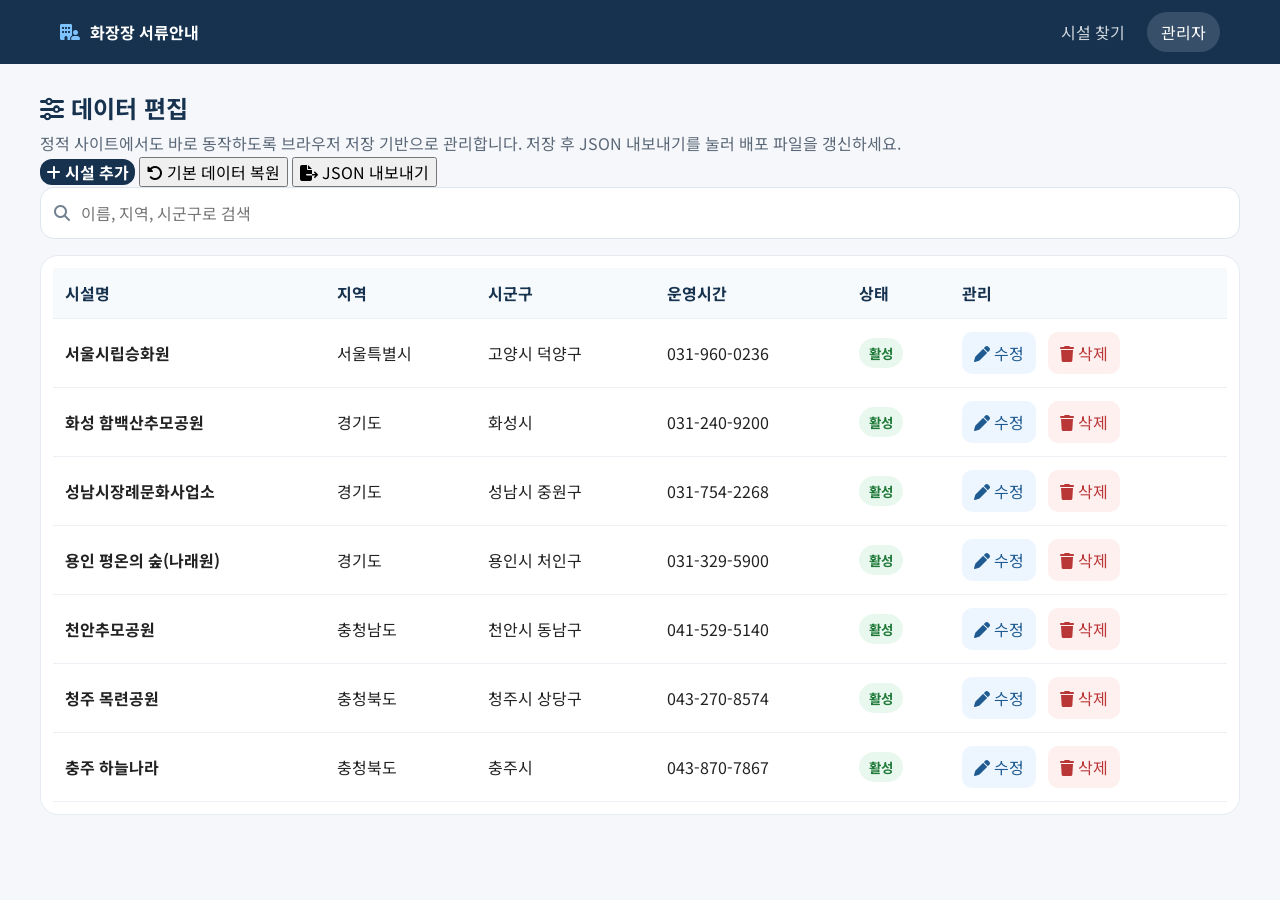
==== commit d6eda9e8: "Add files via upload" ====
--- a/admin.html
+++ b/admin.html
@@ -1,90 +1,70 @@
 <!DOCTYPE html>
 <html lang="ko">
 <head>
-  <meta charset="UTF-8" />
-  <meta name="viewport" content="width=device-width, initial-scale=1.0" />
-  <title>관리자 페이지</title>
-  <link rel="stylesheet" href="css/style.css" />
-  <link rel="stylesheet" href="https://cdn.jsdelivr.net/npm/@fortawesome/fontawesome-free@6.4.0/css/all.min.css" />
-  <link href="https://fonts.googleapis.com/css2?family=Noto+Sans+KR:wght@300;400;500;700&display=swap" rel="stylesheet" />
+  <meta charset="UTF-8">
+  <meta name="viewport" content="width=device-width, initial-scale=1.0">
+  <title>관리자 · 화장장 서류안내</title>
+  <link rel="stylesheet" href="css/style.css">
+  <link rel="stylesheet" href="https://cdnjs.cloudflare.com/ajax/libs/font-awesome/6.4.0/css/all.min.css">
+  <link href="https://fonts.googleapis.com/css2?family=Noto+Sans+KR:wght@300;400;500;700;800&display=swap" rel="stylesheet">
 </head>
 <body class="admin-body">
-<header class="site-header">
+<header class="site-header glass-header">
   <div class="header-inner">
-    <a href="index.html" class="site-logo">
-      <i class="fa-solid fa-dove"></i>
-      <span>화장장 서류 안내</span>
-    </a>
+    <a href="index.html" class="site-logo"><i class="fa-solid fa-building-user"></i><span>화장장 서류안내</span></a>
     <nav class="header-nav">
-      <a href="index.html" class="nav-link">화장장 목록</a>
+      <a href="index.html" class="nav-link">시설 찾기</a>
       <a href="admin.html" class="nav-link active">관리자</a>
     </nav>
   </div>
 </header>
 
-<main class="admin-main">
-  <div class="admin-header-row">
+<main class="admin-main refined-admin">
+  <section class="admin-hero-box">
     <div>
-      <h1 class="admin-title"><i class="fa-solid fa-screwdriver-wrench"></i> 로컬 관리자</h1>
-      <p class="admin-subtitle">이 페이지는 정적 사이트용 관리자입니다. 수정 내용은 현재 브라우저 localStorage에 저장됩니다.</p>
+      <h1 class="admin-title"><i class="fa-solid fa-sliders"></i> 데이터 편집</h1>
+      <p class="admin-subtitle">정적 사이트에서도 바로 동작하도록 브라우저 저장 기반으로 관리합니다. 저장 후 JSON 내보내기를 눌러 배포 파일을 갱신하세요.</p>
     </div>
-    <div class="admin-toolbar">
-      <button class="subtle-btn" id="exportBtn"><i class="fa-solid fa-download"></i> JSON 내보내기</button>
-      <button class="subtle-btn danger-outline-btn" id="resetBtn"><i class="fa-solid fa-rotate-left"></i> 기본값 복원</button>
-      <button class="add-btn" id="addNewBtn"><i class="fa-solid fa-plus"></i> 새 화장장 추가</button>
+    <div class="admin-action-row top-actions">
+      <button class="add-btn" id="addNewBtn"><i class="fa-solid fa-plus"></i> 시설 추가</button>
+      <button class="secondary-cta small" id="resetDataBtn"><i class="fa-solid fa-rotate-left"></i> 기본 데이터 복원</button>
+      <button class="primary-cta small" id="exportJsonBtn"><i class="fa-solid fa-file-export"></i> JSON 내보내기</button>
     </div>
-  </div>
-
-  <div class="admin-note-box">
-    <p>배포 반영이 필요하면 이 페이지에서 수정한 뒤 <strong>JSON 내보내기</strong>를 눌러 내려받은 파일로 <code>js/crematoriums.json</code>을 교체해 다시 배포하면 됩니다.</p>
-  </div>
+  </section>
 
   <div class="admin-search-wrap">
     <i class="fa-solid fa-magnifying-glass"></i>
-    <input type="text" id="adminSearch" placeholder="화장장 이름, 지역, 시군구로 검색" class="admin-search-input" />
+    <input type="text" id="adminSearch" placeholder="이름, 지역, 시군구로 검색" class="admin-search-input">
   </div>
 
   <div class="admin-table-wrap">
     <table class="admin-table">
       <thead>
         <tr>
-          <th>화장장명</th>
-          <th>지역</th>
-          <th>시군구</th>
-          <th>전화번호</th>
-          <th>상태</th>
-          <th>관리</th>
+          <th>시설명</th><th>지역</th><th>시군구</th><th>운영시간</th><th>상태</th><th>관리</th>
         </tr>
       </thead>
       <tbody id="adminTableBody"></tbody>
     </table>
-    <div class="state-box" id="adminLoading">
-      <i class="fa-solid fa-spinner fa-spin"></i><p>불러오는 중...</p>
-    </div>
-    <div class="state-box hidden" id="adminEmpty">
-      <i class="fa-solid fa-database"></i><p>데이터가 없습니다.</p>
-    </div>
+    <div class="state-box" id="adminLoading"><i class="fa-solid fa-spinner fa-spin"></i><p>불러오는 중...</p></div>
+    <div class="state-box hidden" id="adminEmpty"><i class="fa-regular fa-folder-open"></i><p>표시할 데이터가 없습니다.</p></div>
   </div>
 </main>
 
 <div class="modal-overlay hidden" id="editModal">
-  <div class="modal-box modal-lg">
+  <div class="modal-box modal-xl">
     <div class="modal-header">
-      <h2 id="modalTitle"><i class="fa-solid fa-pen-to-square"></i> 화장장 정보 편집</h2>
+      <h2 id="modalTitle">시설 정보 편집</h2>
       <button class="modal-close" id="editModalClose"><i class="fa-solid fa-xmark"></i></button>
     </div>
     <div class="modal-body">
       <form id="editForm" class="edit-form">
-        <input type="hidden" id="fId" />
+        <input type="hidden" id="fId">
         <div class="form-row-2">
-          <div class="form-group">
-            <label for="fName">화장장명 <span class="required">*</span></label>
-            <input type="text" id="fName" required />
-          </div>
-          <div class="form-group">
-            <label for="fRegion">지역(시도) <span class="required">*</span></label>
+          <div class="form-group"><label for="fName">시설명</label><input type="text" id="fName" required></div>
+          <div class="form-group"><label for="fRegion">지역</label>
             <select id="fRegion" required>
-              <option value="">-- 선택 --</option>
+              <option value="">선택</option>
               <option>서울특별시</option>
               <option>경기도</option>
               <option>충청남도</option>
@@ -92,86 +72,26 @@
             </select>
           </div>
         </div>
-
         <div class="form-row-2">
-          <div class="form-group">
-            <label for="fCity">시군구</label>
-            <input type="text" id="fCity" />
-          </div>
-          <div class="form-group">
-            <label for="fPhone">전화번호</label>
-            <input type="text" id="fPhone" />
-          </div>
+          <div class="form-group"><label for="fCity">시군구</label><input type="text" id="fCity"></div>
+          <div class="form-group"><label for="fPhone">전화번호</label><input type="text" id="fPhone"></div>
         </div>
-
-        <div class="form-group">
-          <label for="fAddress">주소</label>
-          <input type="text" id="fAddress" />
+        <div class="form-group"><label for="fAddress">주소</label><input type="text" id="fAddress"></div>
+        <div class="form-row-2">
+          <div class="form-group"><label for="fMapLink">지도 링크</label><input type="url" id="fMapLink"></div>
+          <div class="form-group"><label for="fSourceUrl">공식 URL</label><input type="url" id="fSourceUrl"></div>
         </div>
-
-        <div class="form-row-2">
-          <div class="form-group">
-            <label for="fMapLink">지도 링크</label>
-            <input type="url" id="fMapLink" />
-          </div>
-          <div class="form-group">
-            <label for="fSourceUrl">공식 출처 URL</label>
-            <input type="url" id="fSourceUrl" />
-          </div>
+        <div class="form-row-3">
+          <div class="form-group"><label for="fOperatingHours">운영시간</label><input type="text" id="fOperatingHours"></div>
+          <div class="form-group"><label for="fDuration">화장 소요시간</label><input type="text" id="fDuration"></div>
+          <div class="form-group"><label for="fReservationMethod">예약 방식</label><input type="text" id="fReservationMethod"></div>
         </div>
-
-        <div class="form-row-2">
-          <div class="form-group">
-            <label for="fOperatingHours">운영시간 요약</label>
-            <input type="text" id="fOperatingHours" placeholder="예: 07:00 ~ 17:00" />
-          </div>
-          <div class="form-group">
-            <label for="fDuration">화장 소요시간</label>
-            <input type="text" id="fDuration" placeholder="예: 약 90분 ~ 120분" />
-          </div>
-        </div>
-
-        <div class="form-group">
-          <label for="fSummary">핵심 안내 문구</label>
-          <input type="text" id="fSummary" placeholder="예: 관내 우선 회차 운영 / 사망 유형별 원본서류 확인" />
-        </div>
-
-        <div class="form-group">
-          <label for="fSchedule">화장 시간표 <span class="form-hint">줄바꿈 구분, 예: 1회차|06:50~08:30|관내 우선</span></label>
-          <textarea id="fSchedule" rows="5"></textarea>
-        </div>
-
-        <div class="form-group">
-          <label for="fRequiredDocs">필요 서류 <span class="form-hint">섹션 형식: [공통], [병사], [외인사], [개장유골], [외국인]</span></label>
-          <textarea id="fRequiredDocs" rows="12"></textarea>
-        </div>
-
-        <div class="form-group">
-          <label for="fReservationInfo">예약 안내</label>
-          <textarea id="fReservationInfo" rows="5"></textarea>
-        </div>
-
-        <div class="form-group">
-          <label for="fFeeInfo">사용료 안내</label>
-          <textarea id="fFeeInfo" rows="5"></textarea>
-        </div>
-
-        <div class="form-group">
-          <label for="fFeeTable">요금 표 <span class="form-hint">줄바꿈 구분, 예: 일반 대인|관내 120,000원|관외 1,000,000원</span></label>
-          <textarea id="fFeeTable" rows="5"></textarea>
-        </div>
-
-        <div class="form-group">
-          <label for="fNotice">확인 메모</label>
-          <textarea id="fNotice" rows="4"></textarea>
-        </div>
-
-        <div class="form-group">
-          <label class="toggle-label">
-            <input type="checkbox" id="fIsActive" checked />
-            <span class="toggle-text">활성화 (목록에 표시)</span>
-          </label>
-        </div>
+        <div class="form-group"><label for="fSchedule">회차 안내 (줄바꿈으로 입력)</label><textarea id="fSchedule" rows="5"></textarea></div>
+        <div class="form-group"><label for="fReservationInfo">예약 안내</label><textarea id="fReservationInfo" rows="4"></textarea></div>
+        <div class="form-group"><label for="fFeeInfo">사용료 안내</label><textarea id="fFeeInfo" rows="4"></textarea></div>
+        <div class="form-group"><label for="fNotice">참고 메모</label><textarea id="fNotice" rows="3"></textarea></div>
+        <div class="form-group"><label for="fRequiredDocs">서류 원본 JSON</label><textarea id="fRequiredDocs" rows="14" placeholder='{"병사":["사망진단서 원본"],"공통":["예약확인"]}'></textarea></div>
+        <div class="form-group"><label class="toggle-label"><input type="checkbox" id="fIsActive" checked><span class="toggle-text">목록 노출</span></label></div>
       </form>
     </div>
     <div class="modal-footer">
@@ -184,25 +104,18 @@
 <div class="modal-overlay hidden" id="deleteModal">
   <div class="modal-box modal-sm">
     <div class="modal-header">
-      <h2><i class="fa-solid fa-triangle-exclamation" style="color:#e74c3c;"></i> 삭제 확인</h2>
+      <h2>삭제 확인</h2>
       <button class="modal-close" id="deleteModalClose"><i class="fa-solid fa-xmark"></i></button>
     </div>
-    <div class="modal-body">
-      <p class="delete-confirm-msg"><strong id="deleteTargetName"></strong> 정보를 삭제하시겠습니까?</p>
-    </div>
+    <div class="modal-body"><p><strong id="deleteTargetName"></strong> 항목을 삭제할까요?</p></div>
     <div class="modal-footer">
-      <button class="modal-btn danger-btn" id="deleteConfirmBtn"><i class="fa-solid fa-trash"></i> 삭제</button>
+      <button class="modal-btn danger-btn" id="deleteConfirmBtn">삭제</button>
       <button class="modal-btn close-btn" id="deleteCancelBtn">취소</button>
     </div>
   </div>
 </div>
 
 <div class="toast-msg hidden" id="toastMsg"></div>
-
-<footer class="site-footer">
-  <p>관리자 수정 내용은 이 브라우저에만 저장됩니다.</p>
-</footer>
-
-<script src="./js/admin.js"></script>
+<script src="js/admin.js"></script>
 </body>
 </html>
--- a/css/style.css
+++ b/css/style.css
@@ -1,617 +1,158 @@
-/* =========================================
-   전국 화장장 안내 서비스 - 공통 스타일
-   ========================================= */
+* { box-sizing: border-box; }
+html, body { margin: 0; padding: 0; font-family: 'Noto Sans KR', sans-serif; background: #f5f7fb; color: #222; }
+a { color: inherit; text-decoration: none; }
+button, input, textarea, select { font: inherit; }
+.hidden { display: none !important; }
+code { background: #eef2f7; padding: 2px 6px; border-radius: 6px; }
 
-/* ── 리셋 & 기본 ── */
-*, *::before, *::after { box-sizing: border-box; margin: 0; padding: 0; }
-html { scroll-behavior: smooth; }
-body {
-  font-family: 'Noto Sans KR', sans-serif;
-  font-size: 15px;
-  color: #2c3e50;
-  background: #f5f6fa;
-  line-height: 1.65;
+.site-header { background: #16324f; color: #fff; position: sticky; top: 0; z-index: 20; }
+.header-inner { max-width: 1200px; margin: 0 auto; min-height: 64px; display: flex; align-items: center; justify-content: space-between; padding: 0 20px; gap: 16px; }
+.site-logo { display: flex; align-items: center; gap: 10px; font-weight: 700; }
+.site-logo i { color: #7ec3ff; }
+.header-nav { display: flex; gap: 8px; }
+.nav-link { padding: 8px 14px; border-radius: 999px; color: rgba(255,255,255,.8); }
+.nav-link.active, .nav-link:hover { background: rgba(255,255,255,.14); color: #fff; }
+
+.hero-section { background: linear-gradient(135deg, #183859 0%, #2f6ca6 100%); color: #fff; padding: 44px 20px 38px; }
+.hero-inner { max-width: 900px; margin: 0 auto; text-align: center; }
+.hero-section.compact { padding-top: 40px; }
+.hero-title { margin: 0 0 12px; font-size: 2rem; }
+.hero-desc { margin: 0 auto 24px; max-width: 760px; color: rgba(255,255,255,.88); line-height: 1.6; }
+.search-wrap { position: relative; max-width: 620px; margin: 0 auto 18px; }
+.search-icon { position: absolute; left: 16px; top: 50%; transform: translateY(-50%); color: #6d7f94; }
+.search-input { width: 100%; border: 0; border-radius: 16px; padding: 15px 48px 15px 44px; box-shadow: 0 8px 20px rgba(0,0,0,.15); }
+.search-clear-btn { position: absolute; right: 14px; top: 50%; transform: translateY(-50%); border: 0; background: transparent; color: #7c8a99; cursor: pointer; }
+.region-filter { display: flex; flex-wrap: wrap; justify-content: center; gap: 10px; }
+.region-btn { border: 1px solid rgba(255,255,255,.45); background: rgba(255,255,255,.1); color: #fff; padding: 8px 15px; border-radius: 999px; cursor: pointer; }
+.region-btn.active { background: #fff; color: #16324f; font-weight: 700; }
+
+.main-content { max-width: 1200px; margin: 0 auto; padding: 26px 20px 60px; }
+.content-header { display: flex; justify-content: space-between; align-items: center; gap: 12px; flex-wrap: wrap; margin-bottom: 18px; }
+.result-count strong { color: #16324f; }
+.ehaneul-link { color: #2f6ca6; border: 1px solid #2f6ca6; padding: 8px 14px; border-radius: 10px; font-weight: 600; display: inline-flex; gap: 8px; align-items: center; }
+.list-guide-box { display: grid; grid-template-columns: repeat(auto-fit, minmax(260px, 1fr)); gap: 14px; margin-bottom: 18px; }
+.list-guide-box > div, .info-card { background: #fff; border: 1px solid #e6ebf1; border-radius: 16px; padding: 16px; box-shadow: 0 6px 18px rgba(14, 44, 77, .05); }
+.list-guide-box p, .info-card p { margin: 8px 0 0; line-height: 1.6; color: #495464; }
+
+.card-grid { display: grid; grid-template-columns: repeat(auto-fill, minmax(320px, 1fr)); gap: 18px; }
+.crematorium-card { background: #fff; border: 1px solid #e5ebf3; border-radius: 18px; overflow: hidden; box-shadow: 0 10px 24px rgba(20, 44, 71, .06); }
+.card-top { padding: 18px 18px 12px; border-bottom: 1px solid #eef2f7; }
+.card-region-badge { display: inline-block; margin-bottom: 10px; background: #e9f3ff; color: #22598b; padding: 5px 12px; border-radius: 999px; font-size: .8rem; font-weight: 700; }
+.card-name { margin: 0 0 10px; color: #16324f; font-size: 1.15rem; }
+.card-address { display: flex; gap: 8px; margin: 0; color: #596777; line-height: 1.45; }
+.card-address i { color: #e25656; margin-top: 4px; }
+.card-body { padding: 14px 18px; }
+.card-info-row { display: flex; gap: 8px; margin-bottom: 9px; color: #495464; align-items: flex-start; }
+.card-info-row i { color: #2f6ca6; width: 16px; margin-top: 3px; }
+.card-footer { display: flex; gap: 10px; padding: 0 18px 18px; }
+.card-footer.two-actions > * { flex: 1; }
+.card-detail-btn, .card-kakao-btn, .action-btn, .modal-btn, .add-btn, .subtle-btn { border: 0; cursor: pointer; border-radius: 12px; font-weight: 700; }
+.card-detail-btn { background: #16324f; color: #fff; padding: 12px 14px; }
+.card-kakao-btn { background: #fee500; color: #3b1e1e; padding: 12px 14px; }
+
+.state-box { text-align: center; color: #8a96a4; padding: 60px 20px; }
+.state-box i { display: block; font-size: 2.3rem; margin-bottom: 14px; }
+.site-footer { text-align: center; font-size: .92rem; color: #6f7b8a; padding: 26px 20px 34px; line-height: 1.6; }
+
+.detail-wrap { max-width: 980px; }
+.back-row { margin-bottom: 16px; }
+.back-btn { color: #2f6ca6; font-weight: 600; display: inline-flex; align-items: center; gap: 8px; }
+.detail-card { background: #fff; border-radius: 20px; border: 1px solid #e5ebf3; overflow: hidden; box-shadow: 0 12px 28px rgba(20, 44, 71, .08); }
+.detail-header { display: flex; justify-content: space-between; gap: 20px; flex-wrap: wrap; padding: 26px 28px; background: linear-gradient(135deg, #183859 0%, #2f6ca6 100%); color: #fff; }
+.detail-region-badge { display: inline-block; padding: 4px 12px; border-radius: 999px; background: rgba(255,255,255,.15); border: 1px solid rgba(255,255,255,.26); font-size: .8rem; margin-bottom: 10px; }
+.detail-name { margin: 0 0 10px; font-size: 1.8rem; }
+.detail-address, .detail-phone { margin: 0 0 6px; display: flex; gap: 8px; color: rgba(255,255,255,.9); }
+.detail-phone a { color: #cfe9ff; }
+.detail-header-actions { display: flex; flex-direction: column; gap: 10px; }
+.action-btn { display: inline-flex; align-items: center; gap: 8px; padding: 11px 16px; }
+.map-btn { background: rgba(255,255,255,.16); color: #fff; }
+.source-btn { background: rgba(255,255,255,.92); color: #16324f; }
+.reserve-btn { background: #16324f; color: #fff; margin-top: 12px; }
+.detail-notice { margin: 18px 22px 0; border: 1px solid #f0d28e; background: #fff7de; border-radius: 14px; overflow: hidden; }
+.notice-header { padding: 12px 14px; background: #ffe49a; font-weight: 700; color: #664d00; }
+.notice-body { padding: 14px; line-height: 1.6; color: #5d4a16; }
+.detail-summary-grid { display: grid; grid-template-columns: repeat(auto-fit, minmax(220px, 1fr)); gap: 12px; padding: 18px 22px 0; }
+.summary-mini-card { background: #f7fbff; border: 1px solid #dce8f5; border-radius: 14px; padding: 15px; }
+.summary-label { display: block; font-size: .86rem; color: #5e6f83; margin-bottom: 8px; }
+.detail-tabs { display: flex; flex-wrap: wrap; gap: 10px; padding: 22px 22px 0; }
+.tab-btn { border: 1px solid #dbe4ee; background: #f6f8fb; color: #526274; padding: 10px 14px; border-radius: 999px; cursor: pointer; }
+.tab-btn.active { background: #16324f; color: #fff; border-color: #16324f; }
+.tab-panel { padding: 22px; }
+.panel-title { margin: 0 0 16px; color: #16324f; font-size: 1.2rem; }
+.docs-intro { background: #f7fbff; border: 1px solid #dce8f5; border-radius: 14px; padding: 14px 16px; margin-bottom: 14px; color: #495464; line-height: 1.6; }
+.death-type-selector { display: flex; flex-wrap: wrap; gap: 10px; align-items: center; margin-bottom: 14px; }
+.selector-label { font-weight: 700; color: #16324f; margin-right: 4px; }
+.dtype-btn { border: 1px solid #dbe4ee; background: #fff; padding: 10px 14px; border-radius: 999px; cursor: pointer; }
+.dtype-btn.active { background: #e9f3ff; border-color: #7fb5eb; color: #16324f; font-weight: 700; }
+.docs-meta-row { display: flex; flex-wrap: wrap; gap: 8px; margin-bottom: 14px; }
+.meta-chip { background: #f2f5f8; border-radius: 999px; padding: 7px 11px; font-size: .85rem; color: #556575; }
+.docs-checklist { display: grid; gap: 10px; }
+.doc-check-item { display: flex; gap: 10px; align-items: flex-start; background: #fff; border: 1px solid #e4ebf2; border-radius: 14px; padding: 14px; transition: .15s; }
+.doc-check-item.checked { background: #edf8f1; border-color: #88c39b; }
+.doc-check-item input { margin-top: 4px; }
+.kakao-share-wrap { margin-top: 18px; background: #fff9d7; border: 1px solid #f1de75; border-radius: 16px; padding: 16px; }
+.kakao-share-btn { background: #fee500; color: #3b1e1e; padding: 14px 18px; width: 100%; }
+.kakao-desc { margin: 10px 0 0; color: #6f6122; line-height: 1.5; }
+.schedule-summary { margin-bottom: 14px; }
+.schedule-badge { display: inline-flex; gap: 8px; align-items: center; background: #eef5fd; color: #22598b; padding: 10px 14px; border-radius: 999px; }
+.data-table { width: 100%; border-collapse: collapse; overflow: hidden; border-radius: 14px; border: 1px solid #e4ebf2; }
+.data-table th, .data-table td { padding: 12px 14px; border-bottom: 1px solid #e9eef4; text-align: left; vertical-align: top; }
+.data-table th { background: #f7fafc; color: #16324f; }
+.fee-table-wrap { margin-top: 14px; }
+.modal-overlay { position: fixed; inset: 0; background: rgba(10, 20, 32, .58); display: flex; align-items: center; justify-content: center; padding: 18px; z-index: 40; }
+.modal-box { width: min(680px, 100%); max-height: 90vh; overflow: auto; background: #fff; border-radius: 18px; }
+.modal-box.modal-lg { width: min(900px, 100%); }
+.modal-box.modal-sm { width: min(420px, 100%); }
+.modal-header, .modal-footer { padding: 18px 20px; display: flex; justify-content: space-between; gap: 12px; align-items: center; border-bottom: 1px solid #eef2f7; }
+.modal-footer { border-top: 1px solid #eef2f7; border-bottom: 0; flex-wrap: wrap; }
+.modal-body { padding: 20px; }
+.modal-close { border: 0; background: transparent; font-size: 1.1rem; cursor: pointer; }
+.modal-section { margin-bottom: 18px; }
+.modal-section h3 { margin: 0 0 10px; color: #16324f; }
+.modal-info-block, .modal-docs-block, .modal-note { background: #f8fbff; border: 1px solid #dfe9f4; border-radius: 14px; padding: 14px; line-height: 1.6; }
+.modal-doc-item { margin-bottom: 8px; }
+.modal-btn { padding: 12px 16px; }
+.kakao-btn { background: #fee500; color: #3b1e1e; }
+.copy-btn, .subtle-btn { background: #eef3f8; color: #16324f; }
+.close-btn { background: #dfe7ef; color: #2b3946; }
+.save-btn, .add-btn { background: #16324f; color: #fff; }
+.danger-btn { background: #cf3d3d; color: #fff; }
+.danger-outline-btn { background: #fff0f0; color: #b23939; }
+
+.admin-main { max-width: 1240px; margin: 0 auto; padding: 26px 20px 60px; }
+.admin-header-row { display: flex; justify-content: space-between; gap: 16px; flex-wrap: wrap; align-items: flex-start; margin-bottom: 18px; }
+.admin-title { margin: 0 0 6px; color: #16324f; }
+.admin-subtitle, .admin-note-box p { margin: 0; color: #5b6877; line-height: 1.6; }
+.admin-toolbar { display: flex; gap: 10px; flex-wrap: wrap; }
+.admin-note-box { background: #fff; border: 1px solid #e6ebf1; border-radius: 16px; padding: 16px; margin-bottom: 18px; }
+.admin-search-wrap { position: relative; margin-bottom: 16px; }
+.admin-search-wrap i { position: absolute; left: 14px; top: 50%; transform: translateY(-50%); color: #728190; }
+.admin-search-input { width: 100%; padding: 13px 14px 13px 40px; border-radius: 14px; border: 1px solid #dde6ef; background: #fff; }
+.admin-table-wrap { background: #fff; border: 1px solid #e6ebf1; border-radius: 18px; padding: 12px; overflow: auto; }
+.admin-table { width: 100%; border-collapse: collapse; min-width: 760px; }
+.admin-table th, .admin-table td { border-bottom: 1px solid #edf1f6; padding: 13px 12px; text-align: left; }
+.admin-table th { color: #16324f; background: #f7fafc; }
+.table-edit-btn, .table-delete-btn { border: 0; border-radius: 10px; padding: 9px 12px; cursor: pointer; }
+.table-edit-btn { background: #edf5ff; color: #1f5b91; margin-right: 8px; }
+.table-delete-btn { background: #fff0f0; color: #ba3737; }
+.status-badge { display: inline-block; border-radius: 999px; padding: 5px 10px; font-size: .84rem; font-weight: 700; }
+.status-active { background: #e9f8ee; color: #207a3a; }
+.status-inactive { background: #f2f4f7; color: #626f7d; }
+.edit-form { display: grid; gap: 14px; }
+.form-row-2 { display: grid; grid-template-columns: repeat(2, minmax(0, 1fr)); gap: 14px; }
+.form-group label { display: block; font-weight: 700; color: #16324f; margin-bottom: 8px; }
+.form-group input, .form-group textarea, .form-group select { width: 100%; border: 1px solid #dbe4ee; border-radius: 12px; padding: 12px 13px; background: #fff; }
+.form-group textarea { resize: vertical; line-height: 1.5; }
+.form-hint { font-weight: 400; font-size: .84rem; color: #617183; margin-left: 6px; }
+.required { color: #d54d4d; }
+.toggle-label { display: flex; align-items: center; gap: 10px; }
+.delete-confirm-msg { margin: 0; line-height: 1.6; }
+.toast-msg { position: fixed; right: 20px; bottom: 20px; background: #16324f; color: #fff; padding: 14px 16px; border-radius: 12px; box-shadow: 0 12px 24px rgba(20,44,71,.2); z-index: 50; }
+.toast-msg.error { background: #b53b3b; }
+.toast-msg.success { background: #21673a; }
+
+@media (max-width: 780px) {
+  .header-inner, .detail-header, .content-header, .admin-header-row, .modal-header, .modal-footer { flex-direction: column; align-items: stretch; }
+  .form-row-2 { grid-template-columns: 1fr; }
+  .card-footer { flex-direction: column; }
 }
-a { color: inherit; text-decoration: none; }
-a:hover { text-decoration: underline; }
-img { max-width: 100%; }
-.hidden { display: none !important; }
-.pc-only { display: inline; }
-@media (max-width: 600px) { .pc-only { display: none; } }
-
-/* ── 스크롤바 (웹킷) ── */
-::-webkit-scrollbar { width: 6px; height: 6px; }
-::-webkit-scrollbar-track { background: #f0f0f0; }
-::-webkit-scrollbar-thumb { background: #b2bec3; border-radius: 4px; }
-
-/* =========================================
-   HEADER
-   ========================================= */
-.site-header {
-  position: sticky; top: 0; z-index: 100;
-  background: #1a3a5c;
-  box-shadow: 0 2px 8px rgba(0,0,0,.25);
-}
-.header-inner {
-  max-width: 1200px; margin: 0 auto;
-  display: flex; align-items: center; justify-content: space-between;
-  padding: 0 20px; height: 60px;
-}
-.site-logo {
-  display: flex; align-items: center; gap: 10px;
-  color: #fff; font-size: 1.15rem; font-weight: 700;
-}
-.site-logo i { font-size: 1.3rem; color: #74b9ff; }
-.header-nav { display: flex; gap: 8px; }
-.nav-link {
-  color: rgba(255,255,255,.75); padding: 6px 14px;
-  border-radius: 6px; font-size: .9rem; font-weight: 500;
-  transition: background .2s, color .2s;
-}
-.nav-link:hover, .nav-link.active {
-  background: rgba(255,255,255,.15); color: #fff; text-decoration: none;
-}
-
-/* =========================================
-   HERO SECTION
-   ========================================= */
-.hero-section {
-  background: linear-gradient(135deg, #1a3a5c 0%, #2d6a9f 100%);
-  padding: 52px 20px 40px;
-  color: #fff;
-}
-.hero-inner { max-width: 800px; margin: 0 auto; text-align: center; }
-.hero-title { font-size: 2rem; font-weight: 700; margin-bottom: 12px; }
-.hero-desc { font-size: 1rem; color: rgba(255,255,255,.85); margin-bottom: 30px; }
-
-/* 검색 */
-.search-wrap {
-  position: relative; max-width: 560px; margin: 0 auto 20px;
-}
-.search-icon {
-  position: absolute; left: 16px; top: 50%; transform: translateY(-50%);
-  color: #90a4b7; font-size: 1.05rem;
-}
-.search-input {
-  width: 100%; padding: 14px 44px 14px 44px;
-  border: none; border-radius: 10px; font-size: 1rem;
-  font-family: inherit; outline: none;
-  box-shadow: 0 4px 16px rgba(0,0,0,.2);
-}
-.search-clear-btn {
-  position: absolute; right: 14px; top: 50%; transform: translateY(-50%);
-  background: none; border: none; cursor: pointer; color: #90a4b7; font-size: 1rem;
-  padding: 4px;
-}
-.search-clear-btn:hover { color: #555; }
-
-/* 지역 필터 */
-.region-filter {
-  display: flex; flex-wrap: wrap; justify-content: center; gap: 8px;
-  max-width: 760px; margin: 0 auto;
-}
-.region-btn {
-  padding: 6px 14px; border: 1.5px solid rgba(255,255,255,.45);
-  border-radius: 20px; font-size: .82rem; font-family: inherit;
-  color: rgba(255,255,255,.85); background: rgba(255,255,255,.1);
-  cursor: pointer; transition: all .2s;
-}
-.region-btn:hover { background: rgba(255,255,255,.25); color: #fff; }
-.region-btn.active { background: #fff; color: #1a3a5c; border-color: #fff; font-weight: 700; }
-
-/* =========================================
-   MAIN CONTENT
-   ========================================= */
-.main-content {
-  max-width: 1200px; margin: 0 auto; padding: 28px 20px 60px;
-}
-.content-header {
-  display: flex; align-items: center; justify-content: space-between;
-  margin-bottom: 20px; flex-wrap: wrap; gap: 10px;
-}
-.result-count { font-size: .95rem; color: #555; }
-.result-count strong { color: #1a3a5c; font-weight: 700; }
-.ehaneul-link {
-  font-size: .85rem; color: #2d6a9f; font-weight: 500;
-  display: flex; align-items: center; gap: 6px;
-  padding: 6px 14px; border: 1.5px solid #2d6a9f; border-radius: 6px;
-  transition: all .2s;
-}
-.ehaneul-link:hover { background: #2d6a9f; color: #fff; text-decoration: none; }
-
-/* 카드 그리드 */
-.card-grid {
-  display: grid;
-  grid-template-columns: repeat(auto-fill, minmax(320px, 1fr));
-  gap: 20px;
-}
-
-/* 화장장 카드 */
-.crematorium-card {
-  background: #fff; border-radius: 12px;
-  box-shadow: 0 2px 10px rgba(0,0,0,.08);
-  border: 1.5px solid #e8ecef;
-  display: flex; flex-direction: column;
-  overflow: hidden; transition: transform .2s, box-shadow .2s;
-  cursor: pointer;
-}
-.crematorium-card:hover {
-  transform: translateY(-3px);
-  box-shadow: 0 8px 24px rgba(0,0,0,.13);
-}
-.card-top {
-  padding: 18px 18px 12px;
-  border-bottom: 1px solid #f0f0f0;
-}
-.card-region-badge {
-  display: inline-block; padding: 2px 10px;
-  background: #eaf2ff; color: #2d6a9f; border-radius: 20px;
-  font-size: .75rem; font-weight: 600; margin-bottom: 8px;
-}
-.card-name { font-size: 1.05rem; font-weight: 700; color: #1a3a5c; margin-bottom: 4px; }
-.card-address { font-size: .82rem; color: #777; display: flex; align-items: flex-start; gap: 5px; }
-.card-address i { color: #e74c3c; margin-top: 2px; flex-shrink: 0; }
-.card-body { padding: 12px 18px; flex: 1; }
-.card-info-row {
-  display: flex; align-items: center; gap: 8px;
-  font-size: .83rem; color: #555; margin-bottom: 6px;
-}
-.card-info-row i { color: #2d6a9f; width: 14px; text-align: center; flex-shrink: 0; }
-.card-footer {
-  padding: 10px 18px 14px;
-  display: flex; justify-content: space-between; align-items: center;
-  gap: 10px;
-}
-.card-detail-btn {
-  flex: 1; text-align: center; padding: 9px 0;
-  background: #1a3a5c; color: #fff; border-radius: 7px;
-  font-size: .87rem; font-weight: 600; border: none; cursor: pointer;
-  transition: background .2s;
-}
-.card-detail-btn:hover { background: #2d6a9f; }
-.card-kakao-btn {
-  padding: 9px 14px; background: #FEE500; color: #3C1E1E;
-  border-radius: 7px; font-size: .82rem; font-weight: 700; border: none; cursor: pointer;
-  display: flex; align-items: center; gap: 5px; transition: background .2s;
-  white-space: nowrap;
-}
-.card-kakao-btn:hover { background: #f0d900; }
-
-/* =========================================
-   STATE BOX (로딩 / 빈 상태)
-   ========================================= */
-.state-box {
-  text-align: center; padding: 60px 20px; color: #aaa;
-}
-.state-box i { font-size: 2.5rem; margin-bottom: 14px; display: block; }
-.state-box p { font-size: 1rem; }
-
-/* =========================================
-   DETAIL PAGE
-   ========================================= */
-.detail-wrap { max-width: 900px; }
-.back-row { margin-bottom: 20px; }
-.back-btn {
-  color: #2d6a9f; font-size: .9rem; font-weight: 500;
-  display: inline-flex; align-items: center; gap: 6px;
-}
-.back-btn:hover { text-decoration: none; color: #1a3a5c; }
-
-/* 상세 카드 */
-.detail-card {
-  background: #fff; border-radius: 14px;
-  box-shadow: 0 2px 14px rgba(0,0,0,.1);
-  border: 1.5px solid #e8ecef;
-  overflow: hidden;
-}
-
-/* 상세 헤더 */
-.detail-header {
-  background: linear-gradient(135deg, #1a3a5c 0%, #2d6a9f 100%);
-  padding: 28px 30px;
-  display: flex; align-items: flex-start; justify-content: space-between;
-  gap: 20px; flex-wrap: wrap;
-}
-.detail-region-badge {
-  display: inline-block; padding: 3px 12px;
-  background: rgba(255,255,255,.2); color: #fff;
-  border-radius: 20px; font-size: .78rem; font-weight: 600;
-  border: 1px solid rgba(255,255,255,.4); margin-bottom: 8px;
-}
-.detail-name { font-size: 1.6rem; font-weight: 700; color: #fff; margin-bottom: 8px; }
-.detail-address, .detail-phone {
-  color: rgba(255,255,255,.85); font-size: .9rem;
-  display: flex; align-items: center; gap: 8px; margin-bottom: 5px;
-}
-.detail-phone a { color: #74b9ff; }
-.detail-header-actions { display: flex; flex-direction: column; gap: 10px; }
-.action-btn {
-  display: inline-flex; align-items: center; gap: 8px;
-  padding: 9px 18px; border-radius: 8px; font-size: .87rem;
-  font-weight: 600; border: none; cursor: pointer; transition: all .2s;
-  white-space: nowrap; text-decoration: none !important;
-}
-.map-btn { background: rgba(255,255,255,.15); color: #fff; border: 1.5px solid rgba(255,255,255,.4); }
-.map-btn:hover { background: rgba(255,255,255,.3); }
-.source-btn { background: rgba(255,255,255,.1); color: rgba(255,255,255,.85); border: 1.5px solid rgba(255,255,255,.3); }
-.source-btn:hover { background: rgba(255,255,255,.2); }
-.reserve-btn { background: #1a3a5c; color: #fff; margin-top: 12px; }
-.reserve-btn:hover { background: #2d6a9f; }
-
-/* 공지사항 */
-.detail-notice {
-  background: #fffbee; border-left: 4px solid #f39c12;
-  padding: 14px 20px; margin: 0;
-}
-.notice-header { font-weight: 700; color: #e67e22; margin-bottom: 6px; }
-.notice-body { font-size: .88rem; color: #555; white-space: pre-line; }
-
-/* 탭 */
-.detail-tabs {
-  display: flex; border-bottom: 2px solid #e8ecef;
-  background: #f8f9fa; padding: 0 20px;
-  overflow-x: auto;
-}
-.tab-btn {
-  padding: 14px 20px; border: none; background: none; cursor: pointer;
-  font-family: inherit; font-size: .92rem; font-weight: 500; color: #888;
-  border-bottom: 3px solid transparent; margin-bottom: -2px;
-  white-space: nowrap; transition: color .2s, border-color .2s;
-}
-.tab-btn:hover { color: #2d6a9f; }
-.tab-btn.active { color: #1a3a5c; border-bottom-color: #1a3a5c; font-weight: 700; }
-
-/* 탭 패널 */
-.tab-panel { padding: 28px 30px; }
-.panel-title {
-  font-size: 1.15rem; font-weight: 700; color: #1a3a5c;
-  margin-bottom: 18px; display: flex; align-items: center; gap: 10px;
-}
-.panel-title i { color: #2d6a9f; }
-
-/* 서류 선택 */
-.docs-intro { background: #f0f7ff; border-radius: 8px; padding: 12px 16px; margin-bottom: 14px; font-size: .9rem; color: #555; }
-.docs-intro-sub { margin-top: 6px; font-size: .82rem; color: #5d6d7e; }
-.docs-meta-row {
-  display: flex; flex-wrap: wrap; gap: 8px;
-  margin-bottom: 18px;
-}
-.docs-meta-chip {
-  display: inline-flex; align-items: center; gap: 6px;
-  padding: 8px 12px; border-radius: 999px;
-  background: #edf4fb; color: #2d6a9f; font-size: .82rem; font-weight: 700;
-}
-.docs-meta-chip.is-checked { background: #eafaf1; color: #239b56; }
-.docs-meta-summary {
-  flex: 1 1 260px; min-width: 220px;
-  padding: 9px 12px; border-radius: 10px;
-  background: #fff; border: 1px solid #dbe7f3;
-  font-size: .82rem; color: #546372;
-}
-.death-type-selector {
-  display: flex; align-items: center; flex-wrap: wrap; gap: 8px;
-  margin-bottom: 20px;
-}
-.selector-label { font-size: .88rem; font-weight: 600; color: #555; }
-.dtype-btn {
-  padding: 6px 16px; border: 1.5px solid #ddd; border-radius: 20px;
-  background: #fff; font-family: inherit; font-size: .85rem;
-  cursor: pointer; transition: all .2s; color: #555;
-}
-.dtype-btn:hover { border-color: #2d6a9f; color: #2d6a9f; }
-.dtype-btn.active { background: #2d6a9f; color: #fff; border-color: #2d6a9f; }
-
-/* 서류 체크리스트 */
-.docs-checklist { margin-bottom: 24px; }
-.docs-group {
-  margin-bottom: 20px;
-}
-.docs-group-head {
-  display: flex; align-items: center; justify-content: space-between;
-  gap: 12px; margin-bottom: 10px;
-}
-.docs-group-head > div { display: flex; align-items: center; gap: 10px; flex-wrap: wrap; }
-.docs-group-head h3 { font-size: .95rem; color: #1a3a5c; }
-.docs-group-head strong { font-size: .82rem; color: #6b7c93; }
-.docs-group-pill {
-  display: inline-flex; align-items: center; justify-content: center;
-  min-width: 48px; padding: 5px 10px; border-radius: 999px;
-  font-size: .75rem; font-weight: 800;
-}
-.checklist-item {
-  display: flex; align-items: flex-start; gap: 12px;
-  padding: 12px 16px; border: 1.5px solid #e8ecef;
-  border-radius: 10px; margin-bottom: 10px; background: #fdfdfd;
-  cursor: pointer; transition: background .15s, border-color .15s;
-}
-.checklist-item:hover { background: #f5faff; border-color: #b2d4f8; }
-.checklist-item.checked { background: #f0fff4; border-color: #a3e4b7; }
-.checklist-checkbox {
-  width: 22px; height: 22px; border: 2px solid #bbb;
-  border-radius: 6px; flex-shrink: 0; margin-top: 1px;
-  display: flex; align-items: center; justify-content: center;
-  background: #fff; transition: all .15s;
-}
-.checklist-item.checked .checklist-checkbox {
-  background: #27ae60; border-color: #27ae60; color: #fff;
-}
-.checklist-item.checked .checklist-checkbox::after { content: '✓'; font-size: 13px; font-weight: 700; }
-.checklist-text { flex: 1; font-size: .92rem; line-height: 1.6; }
-.checklist-kind {
-  display: inline-flex; align-items: center; justify-content: center;
-  padding: 3px 8px; border-radius: 999px;
-  font-size: .72rem; font-weight: 800; margin-bottom: 6px;
-}
-.checklist-main-text { color: #34495e; }
-.kind-required { background: #fdecea; color: #c0392b; }
-.kind-common { background: #eaf2ff; color: #2d6a9f; }
-.kind-extra { background: #fef7e6; color: #b9770e; }
-.docs-extra-grid {
-  display: grid; grid-template-columns: repeat(2, minmax(0, 1fr));
-  gap: 14px; margin-top: 18px;
-}
-.docs-info-panel {
-  border-radius: 12px; padding: 16px 18px; border: 1px solid #e8ecef;
-  background: #fff; box-shadow: 0 1px 6px rgba(0,0,0,.04);
-}
-.docs-info-panel h3 {
-  font-size: .92rem; color: #1a3a5c; margin-bottom: 10px;
-  display: flex; align-items: center; gap: 8px;
-}
-.docs-info-panel ul, .docs-info-panel ol { padding-left: 18px; color: #4d5d6c; line-height: 1.7; }
-.docs-info-panel.warn { background: #fff9ed; }
-.docs-info-panel.step { background: #f5faff; }
-.docs-info-panel.contact { background: #f6fffa; }
-
-/* 카카오 공유 버튼 */
-.kakao-share-wrap { margin-top: 20px; text-align: center; }
-.kakao-share-btn {
-  display: inline-flex; align-items: center; justify-content: center;
-  padding: 14px 28px; background: #FEE500; color: #3C1E1E;
-  border: none; border-radius: 10px; font-size: 1rem; font-weight: 700;
-  font-family: inherit; cursor: pointer; transition: background .2s;
-  box-shadow: 0 2px 8px rgba(0,0,0,.12);
-}
-.kakao-share-btn:hover { background: #f0d900; }
-.kakao-desc { font-size: .8rem; color: #999; margin-top: 8px; }
-
-/* 시간표 */
-.schedule-summary { margin-bottom: 16px; }
-.schedule-badge {
-  display: inline-flex; align-items: center; gap: 8px;
-  padding: 8px 16px; background: #f0f7ff; border-radius: 8px;
-  font-size: .9rem; color: #2d6a9f;
-}
-.schedule-badge strong { font-weight: 700; }
-.schedule-table-wrap { overflow-x: auto; }
-.schedule-table {
-  width: 100%; border-collapse: collapse; font-size: .9rem;
-}
-.schedule-table th, .schedule-table td {
-  padding: 10px 16px; text-align: left;
-  border-bottom: 1px solid #e8ecef;
-}
-.schedule-table th { background: #f0f4f8; color: #444; font-weight: 700; }
-.schedule-table tr:last-child td { border-bottom: none; }
-.schedule-table tbody tr:hover { background: #f8fbff; }
-
-/* 정보 텍스트 */
-.info-text {
-  background: #f8f9fa; border-radius: 10px;
-  padding: 18px 20px; font-size: .92rem; color: #444;
-  white-space: pre-line; line-height: 1.75;
-  border: 1px solid #e8ecef;
-}
-.reserve-link-wrap { text-align: center; }
-
-/* =========================================
-   MODALS
-   ========================================= */
-.modal-overlay {
-  position: fixed; inset: 0; background: rgba(0,0,0,.55);
-  z-index: 500; display: flex; align-items: center; justify-content: center;
-  padding: 20px;
-}
-.modal-box {
-  background: #fff; border-radius: 14px;
-  box-shadow: 0 8px 40px rgba(0,0,0,.25);
-  width: 100%; max-width: 560px;
-  display: flex; flex-direction: column;
-  max-height: 90vh;
-}
-.modal-box.modal-lg { max-width: 720px; }
-.modal-box.modal-sm { max-width: 420px; }
-.modal-header {
-  display: flex; align-items: center; justify-content: space-between;
-  padding: 18px 24px; border-bottom: 1px solid #e8ecef;
-  flex-shrink: 0;
-}
-.modal-header h2 { font-size: 1.1rem; font-weight: 700; color: #1a3a5c; display: flex; align-items: center; gap: 8px; }
-.modal-close { background: none; border: none; font-size: 1.1rem; cursor: pointer; color: #aaa; padding: 4px; }
-.modal-close:hover { color: #555; }
-.modal-body { padding: 20px 24px; overflow-y: auto; flex: 1; }
-.modal-footer {
-  padding: 14px 24px; border-top: 1px solid #e8ecef;
-  display: flex; justify-content: flex-end; gap: 10px;
-  flex-shrink: 0; flex-wrap: wrap;
-}
-.modal-btn {
-  padding: 10px 20px; border-radius: 8px;
-  font-family: inherit; font-size: .9rem; font-weight: 600; cursor: pointer;
-  border: none; transition: all .2s;
-}
-.kakao-btn { background: #FEE500; color: #3C1E1E; }
-.kakao-btn:hover { background: #f0d900; }
-.copy-btn { background: #f0f4f8; color: #444; border: 1.5px solid #ddd; }
-.copy-btn:hover { background: #e0e8f0; }
-.close-btn { background: #f0f0f0; color: #555; }
-.close-btn:hover { background: #e0e0e0; }
-.save-btn { background: #1a3a5c; color: #fff; }
-.save-btn:hover { background: #2d6a9f; }
-.danger-btn { background: #e74c3c; color: #fff; }
-.danger-btn:hover { background: #c0392b; }
-
-/* 모달 내 정보 블록 */
-.modal-section { margin-bottom: 20px; }
-.modal-section h3 { font-size: .95rem; font-weight: 700; color: #1a3a5c; margin-bottom: 10px; }
-.modal-info-block {
-  background: #f0f4f8; border-radius: 8px; padding: 12px 16px;
-  font-size: .88rem; color: #444; line-height: 1.75;
-}
-.modal-docs-block { font-size: .88rem; color: #444; line-height: 1.8; }
-.modal-docs-block li { margin-bottom: 4px; }
-.modal-share-badge-row {
-  display: flex; flex-wrap: wrap; gap: 8px; margin-bottom: 12px;
-}
-.modal-doc-group {
-  border: 1px solid #e8ecef; border-radius: 10px; padding: 12px 14px;
-  margin-bottom: 10px; background: #fbfcfe;
-}
-.modal-doc-group-head {
-  display: flex; justify-content: space-between; align-items: center;
-  font-size: .86rem; font-weight: 800; color: #1a3a5c; margin-bottom: 6px;
-}
-.modal-doc-group-head span { font-size: .75rem; color: #8091a7; }
-.modal-inline-note {
-  margin-top: 10px; border-radius: 10px; padding: 12px 14px;
-  background: #fff9ed; color: #5f6c7b;
-}
-.modal-inline-note strong { display: block; margin-bottom: 6px; color: #8a5b00; }
-.share-option-grid {
-  display: grid; grid-template-columns: repeat(2, minmax(0, 1fr));
-  gap: 10px;
-}
-.share-option-card {
-  display: flex; flex-direction: column; gap: 4px;
-  padding: 12px 14px; border-radius: 10px; border: 1px solid #e2e8f0;
-  background: #fafcff; cursor: pointer;
-}
-.share-option-card input { margin-bottom: 4px; accent-color: #1a3a5c; }
-.share-option-title { font-size: .88rem; font-weight: 700; color: #1a3a5c; }
-.share-option-desc { font-size: .8rem; color: #718096; line-height: 1.55; }
-.modal-note { background: #fffbee; border-radius: 8px; padding: 10px 14px; font-size: .83rem; color: #777; }
-
-/* =========================================
-   ADMIN
-   ========================================= */
-.admin-body { background: #f0f3f7; }
-.admin-main { max-width: 1200px; margin: 0 auto; padding: 28px 20px 60px; }
-.admin-header-row {
-  display: flex; align-items: flex-start; justify-content: space-between;
-  gap: 16px; margin-bottom: 24px; flex-wrap: wrap;
-}
-.admin-title { font-size: 1.5rem; font-weight: 700; color: #1a3a5c; display: flex; align-items: center; gap: 10px; }
-.admin-subtitle { font-size: .9rem; color: #888; margin-top: 4px; }
-.add-btn {
-  padding: 11px 20px; background: #1a3a5c; color: #fff;
-  border: none; border-radius: 8px; font-family: inherit;
-  font-size: .9rem; font-weight: 600; cursor: pointer;
-  display: flex; align-items: center; gap: 8px; transition: background .2s;
-  white-space: nowrap;
-}
-.add-btn:hover { background: #2d6a9f; }
-.admin-search-wrap {
-  position: relative; max-width: 400px; margin-bottom: 20px;
-}
-.admin-search-wrap i { position: absolute; left: 14px; top: 50%; transform: translateY(-50%); color: #aaa; }
-.admin-search-input {
-  width: 100%; padding: 11px 14px 11px 40px;
-  border: 1.5px solid #ddd; border-radius: 8px;
-  font-family: inherit; font-size: .92rem; outline: none;
-  background: #fff;
-}
-.admin-search-input:focus { border-color: #2d6a9f; }
-.admin-table-wrap { background: #fff; border-radius: 12px; box-shadow: 0 2px 10px rgba(0,0,0,.08); overflow: hidden; }
-.admin-table { width: 100%; border-collapse: collapse; font-size: .88rem; }
-.admin-table thead { background: #1a3a5c; }
-.admin-table th { padding: 14px 16px; text-align: left; color: #fff; font-weight: 600; }
-.admin-table td { padding: 12px 16px; border-bottom: 1px solid #f0f0f0; color: #444; }
-.admin-table tbody tr:hover { background: #f8fbff; }
-.admin-table tbody tr:last-child td { border-bottom: none; }
-.status-badge {
-  display: inline-block; padding: 3px 10px;
-  border-radius: 12px; font-size: .75rem; font-weight: 700;
-}
-.status-active { background: #d4efdf; color: #1e8449; }
-.status-inactive { background: #fadbd8; color: #c0392b; }
-.table-edit-btn, .table-delete-btn {
-  padding: 5px 12px; border: none; border-radius: 6px;
-  font-family: inherit; font-size: .8rem; font-weight: 600;
-  cursor: pointer; transition: background .2s; margin-right: 5px;
-}
-.table-edit-btn { background: #eaf2ff; color: #2d6a9f; }
-.table-edit-btn:hover { background: #2d6a9f; color: #fff; }
-.table-delete-btn { background: #fadbd8; color: #c0392b; }
-.table-delete-btn:hover { background: #e74c3c; color: #fff; }
-
-/* 편집 폼 */
-.edit-form { display: flex; flex-direction: column; gap: 16px; }
-.form-row-2 { display: grid; grid-template-columns: 1fr 1fr; gap: 14px; }
-.form-group { display: flex; flex-direction: column; gap: 5px; }
-.form-group label { font-size: .87rem; font-weight: 600; color: #444; }
-.form-hint { font-size: .75rem; color: #999; font-weight: 400; }
-.required { color: #e74c3c; }
-.form-group input, .form-group select, .form-group textarea {
-  padding: 10px 12px; border: 1.5px solid #ddd; border-radius: 8px;
-  font-family: inherit; font-size: .9rem; outline: none; color: #333;
-  transition: border-color .2s;
-}
-.form-group input:focus, .form-group select:focus, .form-group textarea:focus { border-color: #2d6a9f; }
-.form-group textarea { resize: vertical; min-height: 80px; }
-.toggle-label { display: flex; align-items: center; gap: 10px; cursor: pointer; }
-.toggle-label input[type="checkbox"] { width: 18px; height: 18px; cursor: pointer; }
-.toggle-text { font-size: .9rem; font-weight: 500; }
-.delete-confirm-msg { font-size: .95rem; line-height: 1.7; color: #444; }
-
-/* =========================================
-   TOAST
-   ========================================= */
-.toast-msg {
-  position: fixed; bottom: 30px; left: 50%; transform: translateX(-50%);
-  background: #2c3e50; color: #fff; padding: 12px 24px;
-  border-radius: 30px; font-size: .9rem; font-weight: 500;
-  box-shadow: 0 4px 16px rgba(0,0,0,.25);
-  z-index: 9999; transition: opacity .3s, transform .3s;
-  max-width: 90vw; text-align: center;
-}
-.toast-msg.success { background: #27ae60; }
-.toast-msg.error { background: #e74c3c; }
-
-/* =========================================
-   FOOTER
-   ========================================= */
-.site-footer {
-  text-align: center; padding: 24px 20px;
-  border-top: 1px solid #e8ecef;
-  font-size: .82rem; color: #999; background: #fff;
-  line-height: 1.8;
-}
-.site-footer a { color: #2d6a9f; }
-
-/* =========================================
-   반응형
-   ========================================= */
-@media (max-width: 768px) {
-  .hero-title { font-size: 1.5rem; }
-  .card-grid { grid-template-columns: 1fr; }
-  .detail-header { padding: 20px; }
-  .detail-name { font-size: 1.3rem; }
-  .tab-panel { padding: 20px 16px; }
-  .form-row-2 { grid-template-columns: 1fr; }
-  .admin-table th:nth-child(3),
-  .admin-table td:nth-child(3),
-  .admin-table th:nth-child(4),
-  .admin-table td:nth-child(4) { display: none; }
-  .modal-box.modal-lg { max-width: 100%; }
-  .detail-header-actions { flex-direction: row; }
-  .docs-extra-grid,
-  .share-option-grid {
-    grid-template-columns: 1fr;
-  }
-}
-@media (max-width: 480px) {
-  .header-inner { padding: 0 14px; }
-  .hero-section { padding: 36px 14px 28px; }
-  .main-content { padding: 20px 14px 50px; }
-  .tab-btn { padding: 12px 14px; font-size: .83rem; }
-}
